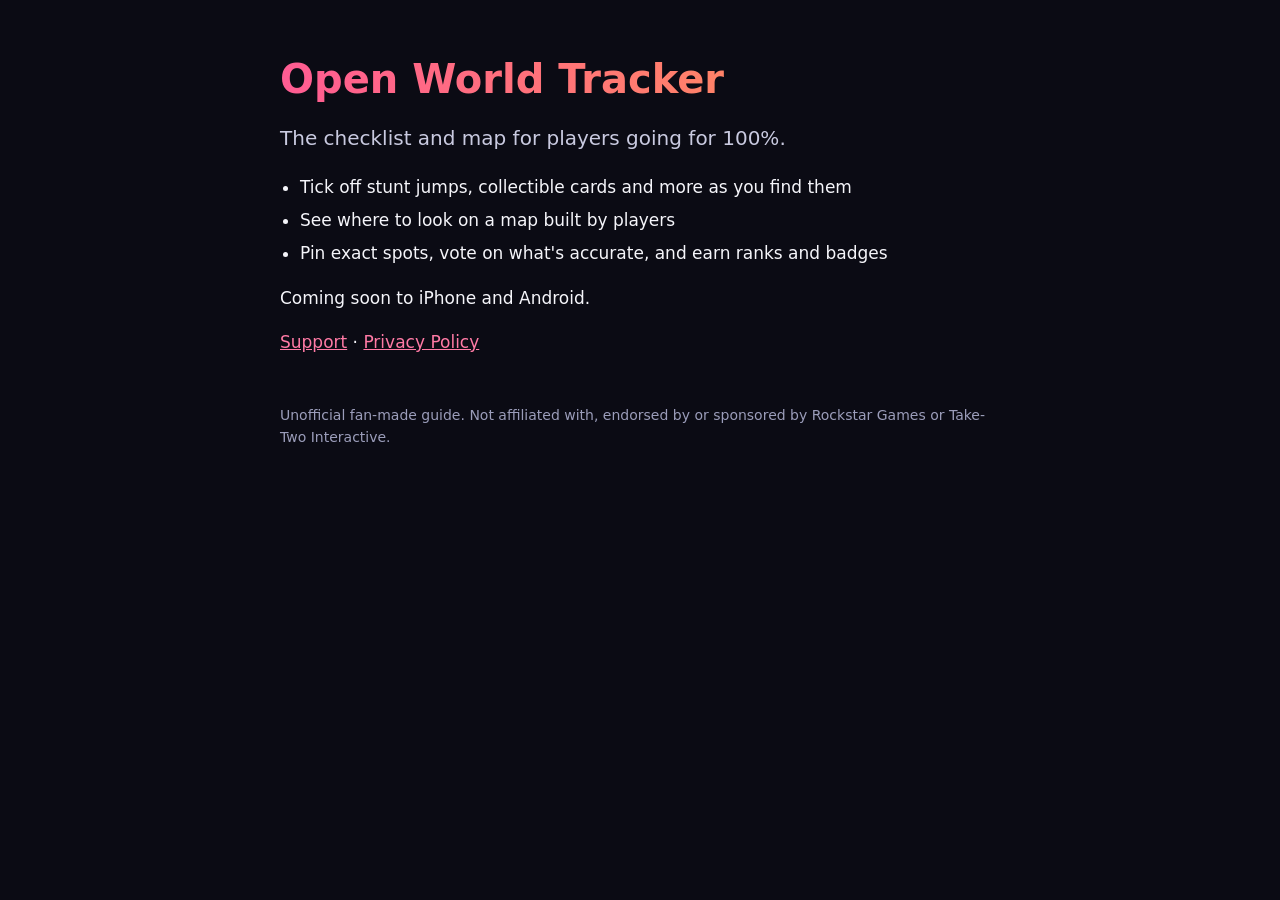
==== index.html @ c43edb52 "Add landing, privacy and support pages Co-Authored-By: Claude Fable 5.2 <noreply@anthropic.com> Clau" ====
<!doctype html>
<html lang="en">
<head>
<meta charset="utf-8">
<meta name="viewport" content="width=device-width, initial-scale=1">
<title>Open World Tracker – 100% Guide</title>
<meta name="description" content="Unofficial companion app: checklists, a player-built map and collectible locations.">
<style>
body{margin:0;font:17px/1.6 system-ui,sans-serif;color:#f5f5fa;background:#0b0b14}
main{max-width:720px;margin:0 auto;padding:56px 20px}
h1{font-size:40px;line-height:1.15;margin:0 0 12px;background:linear-gradient(90deg,#ff5c93,#ff9a4d);-webkit-background-clip:text;background-clip:text;color:transparent}
p.lead{font-size:20px;color:#c9cae0}
ul{padding-left:20px}li{margin:6px 0}
a{color:#ff7aa5}
footer{margin-top:48px;font-size:14px;color:#9b9dba}
</style>
</head>
<body>
<main>
<h1>Open World Tracker</h1>
<p class="lead">The checklist and map for players going for 100%.</p>
<ul>
<li>Tick off stunt jumps, collectible cards and more as you find them</li>
<li>See where to look on a map built by players</li>
<li>Pin exact spots, vote on what's accurate, and earn ranks and badges</li>
</ul>
<p>Coming soon to iPhone and Android.</p>
<p><a href="support.html">Support</a> · <a href="privacy.html">Privacy Policy</a></p>
<footer>Unofficial fan-made guide. Not affiliated with, endorsed by or sponsored by Rockstar Games or Take-Two Interactive.</footer>
</main>
</body>
</html>
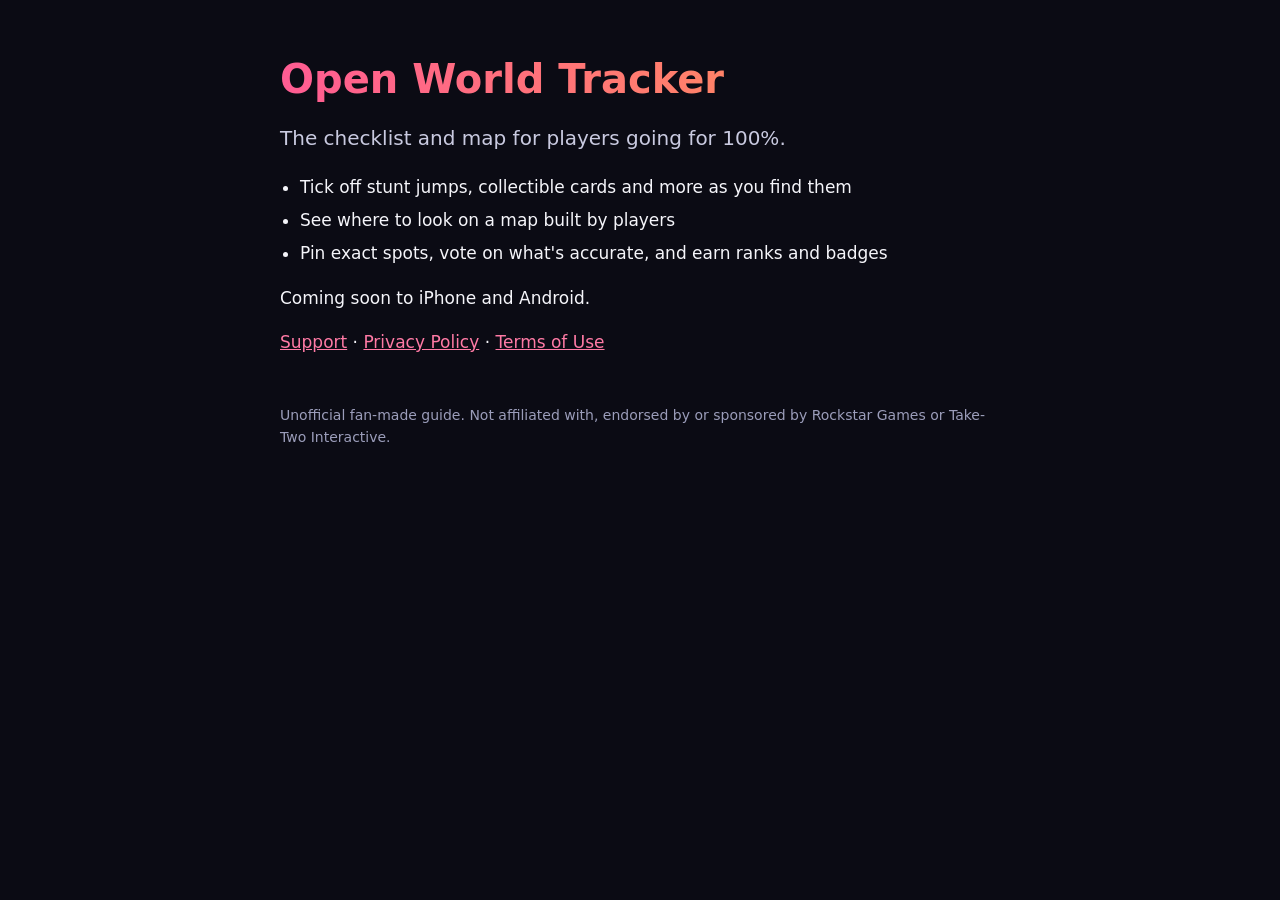
==== commit 5c21cd96: "Add terms of use and data deletion pages Co-Authored-By: Claude Fable 5.2 <noreply@anthropic.com> Cl" ====
--- a/index.html
+++ b/index.html
@@ -25,7 +25,7 @@
 <li>Pin exact spots, vote on what's accurate, and earn ranks and badges</li>
 </ul>
 <p>Coming soon to iPhone and Android.</p>
-<p><a href="support.html">Support</a> · <a href="privacy.html">Privacy Policy</a></p>
+<p><a href="support.html">Support</a> · <a href="privacy.html">Privacy Policy</a> · <a href="terms.html">Terms of Use</a></p>
 <footer>Unofficial fan-made guide. Not affiliated with, endorsed by or sponsored by Rockstar Games or Take-Two Interactive.</footer>
 </main>
 </body>
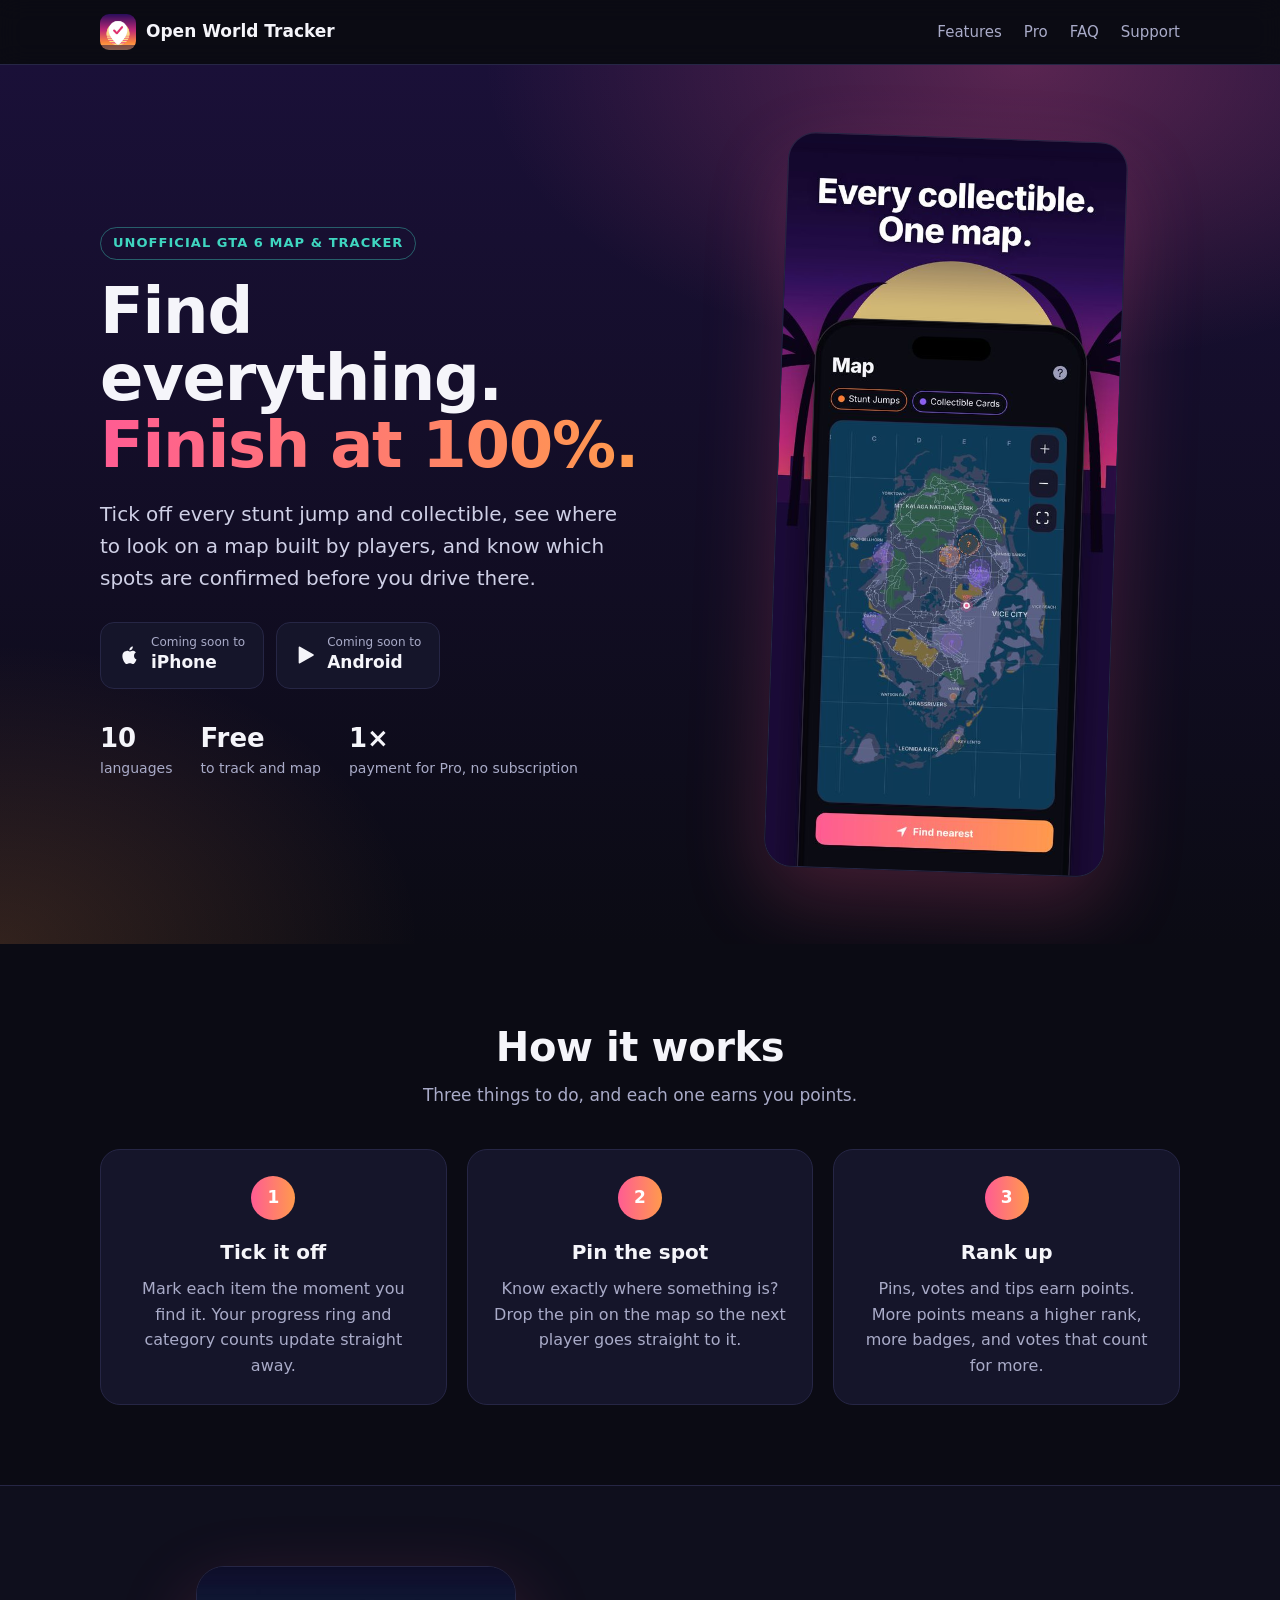
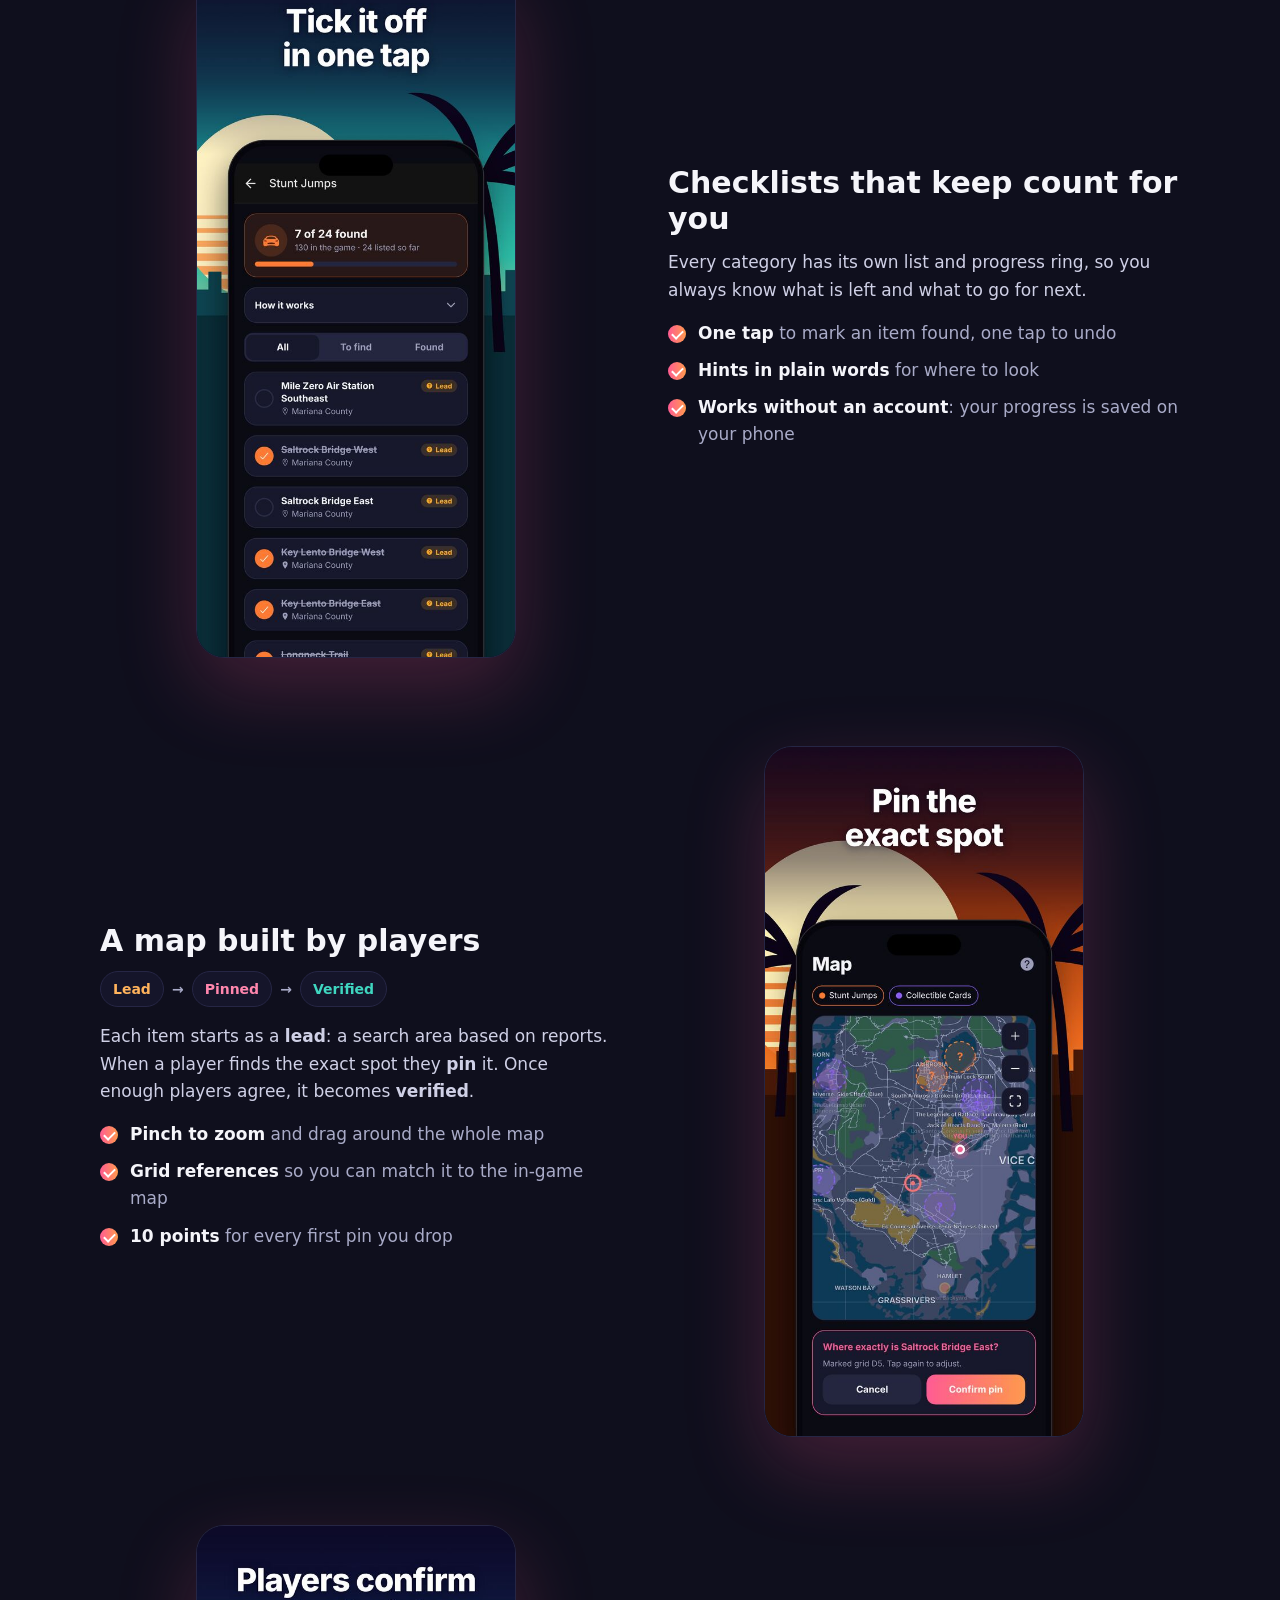
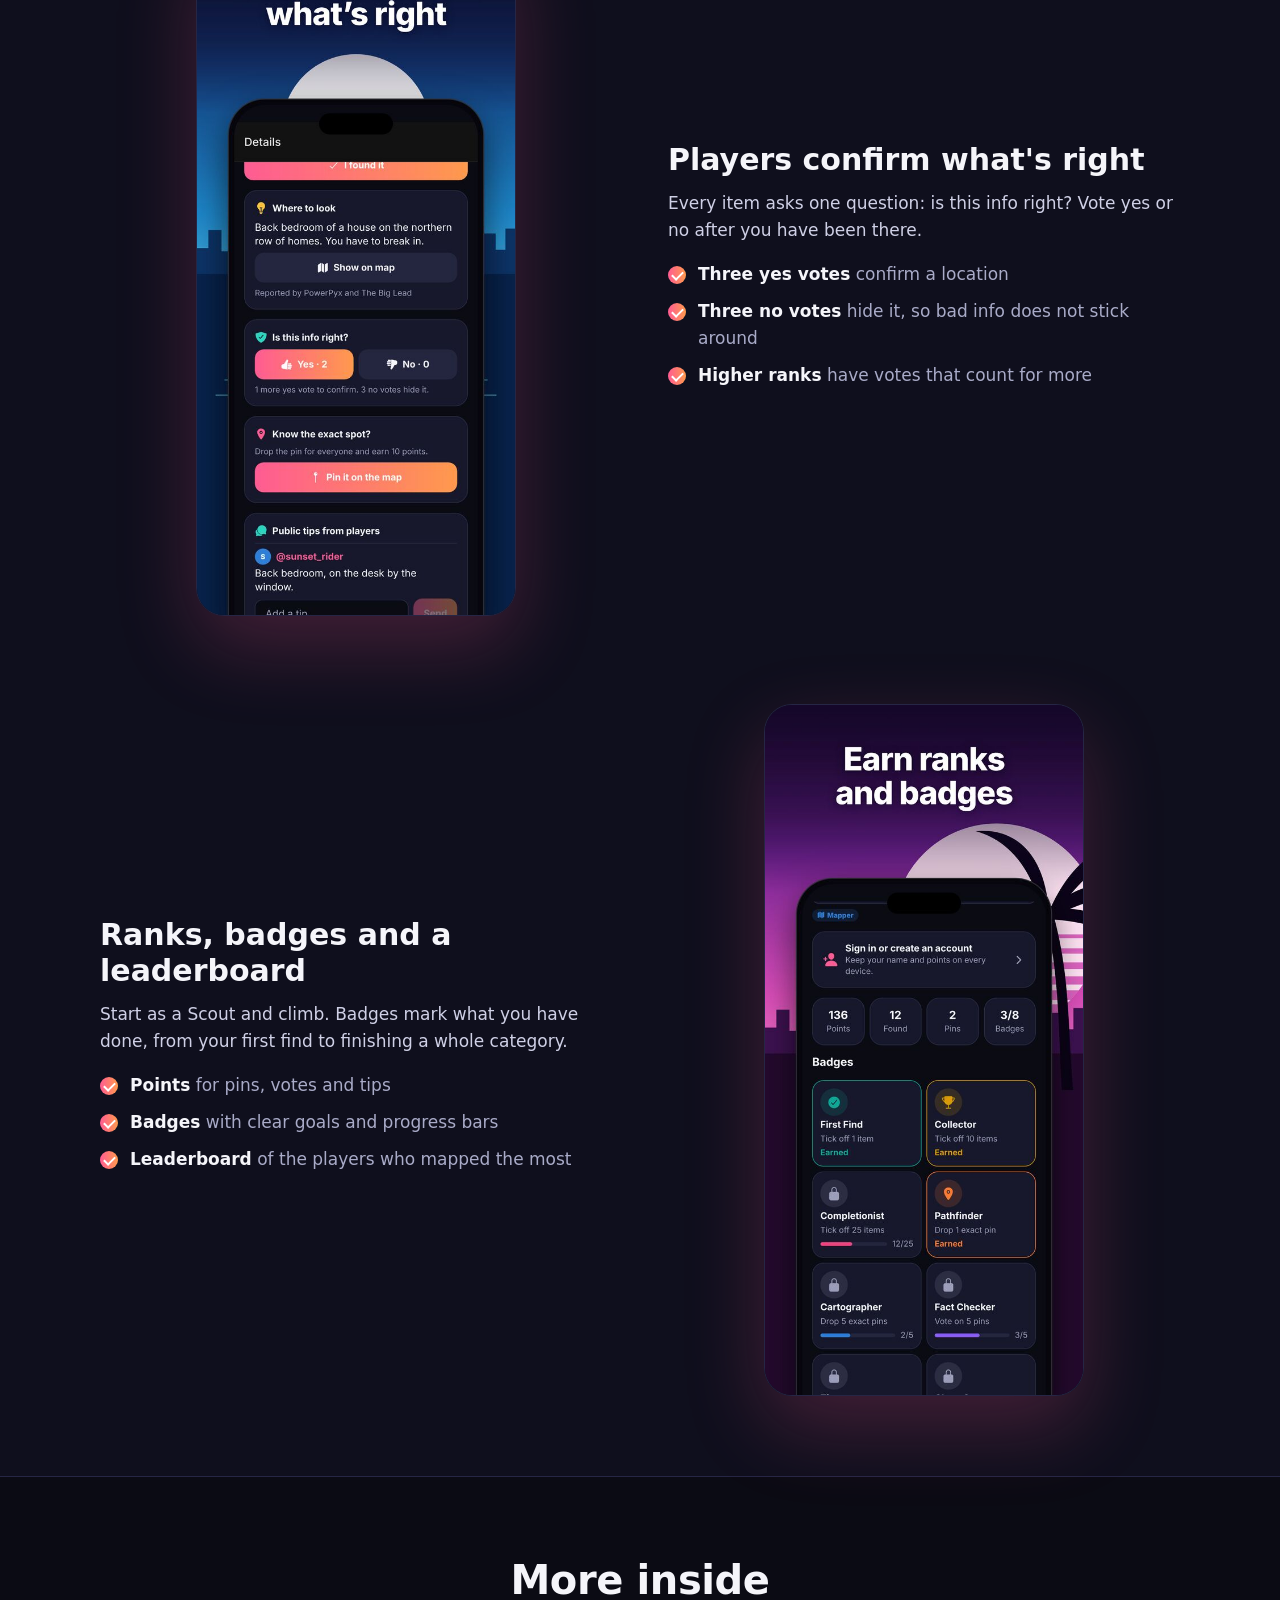
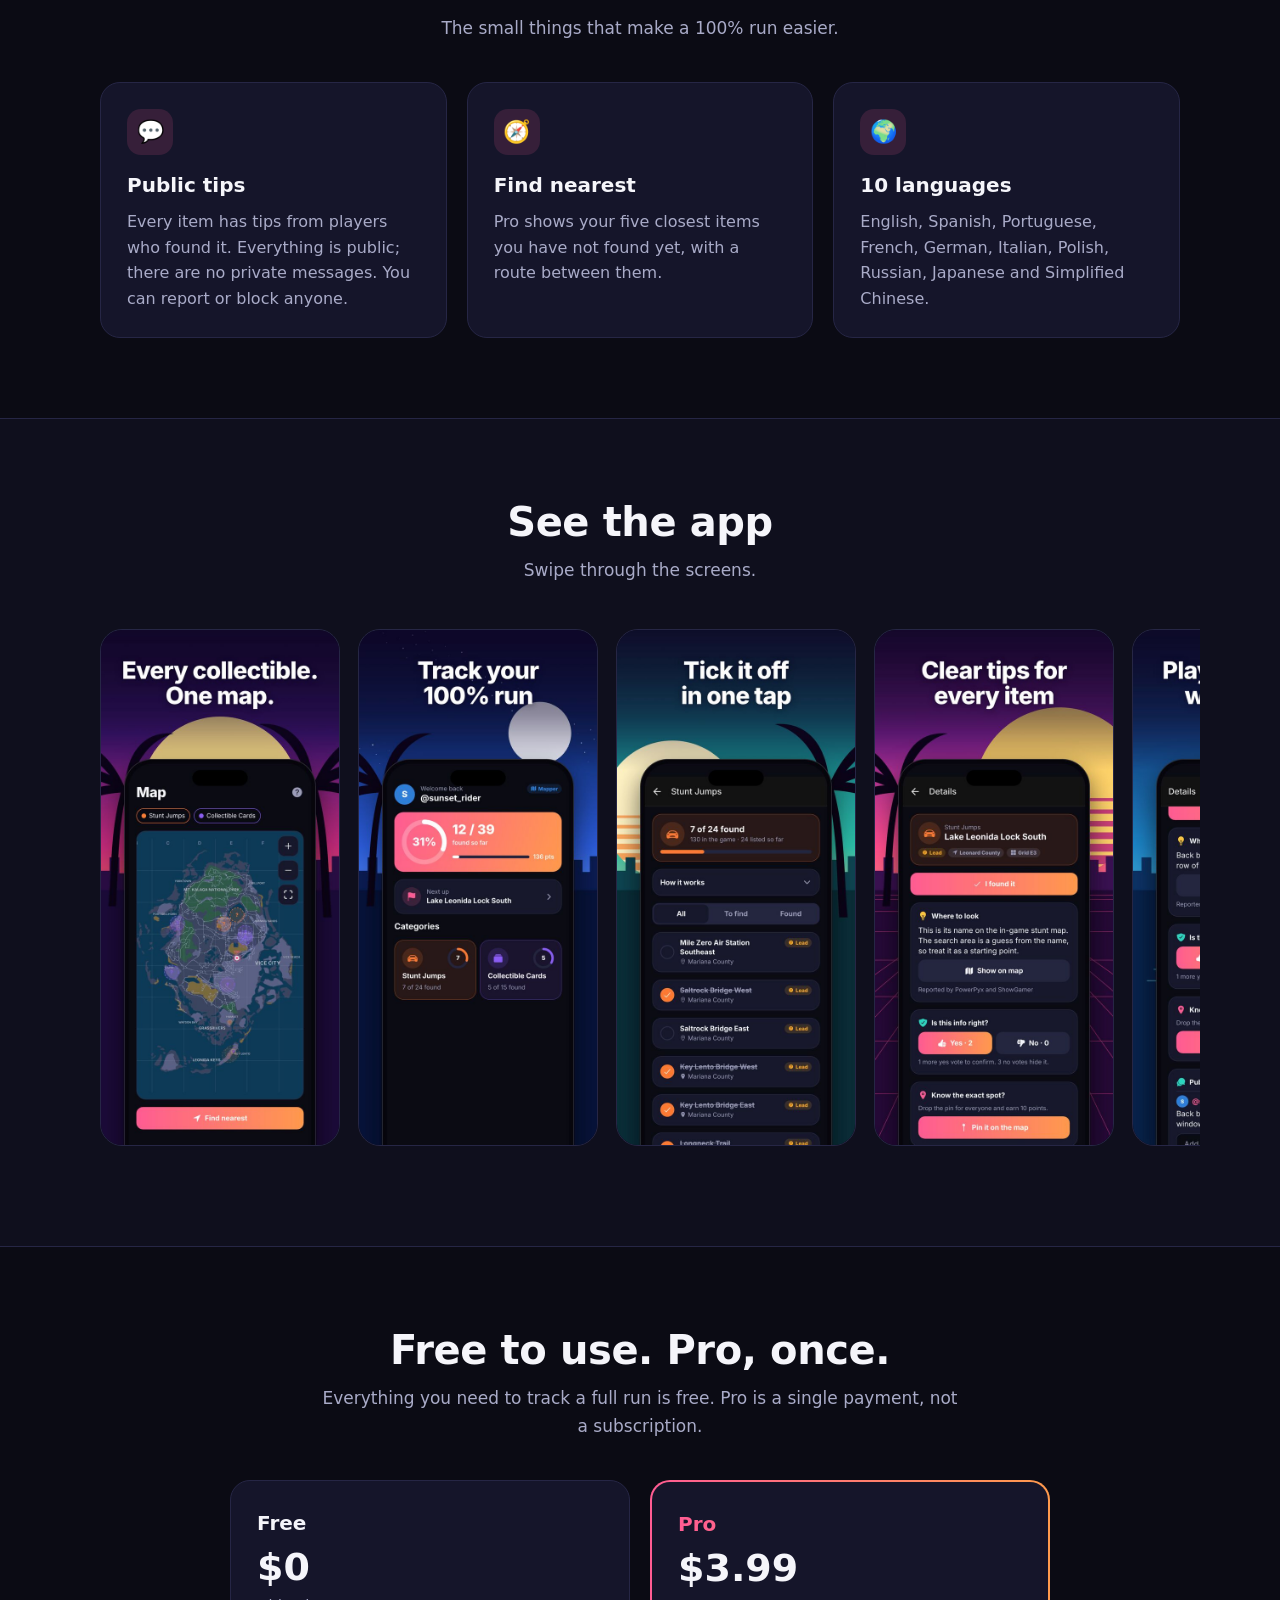
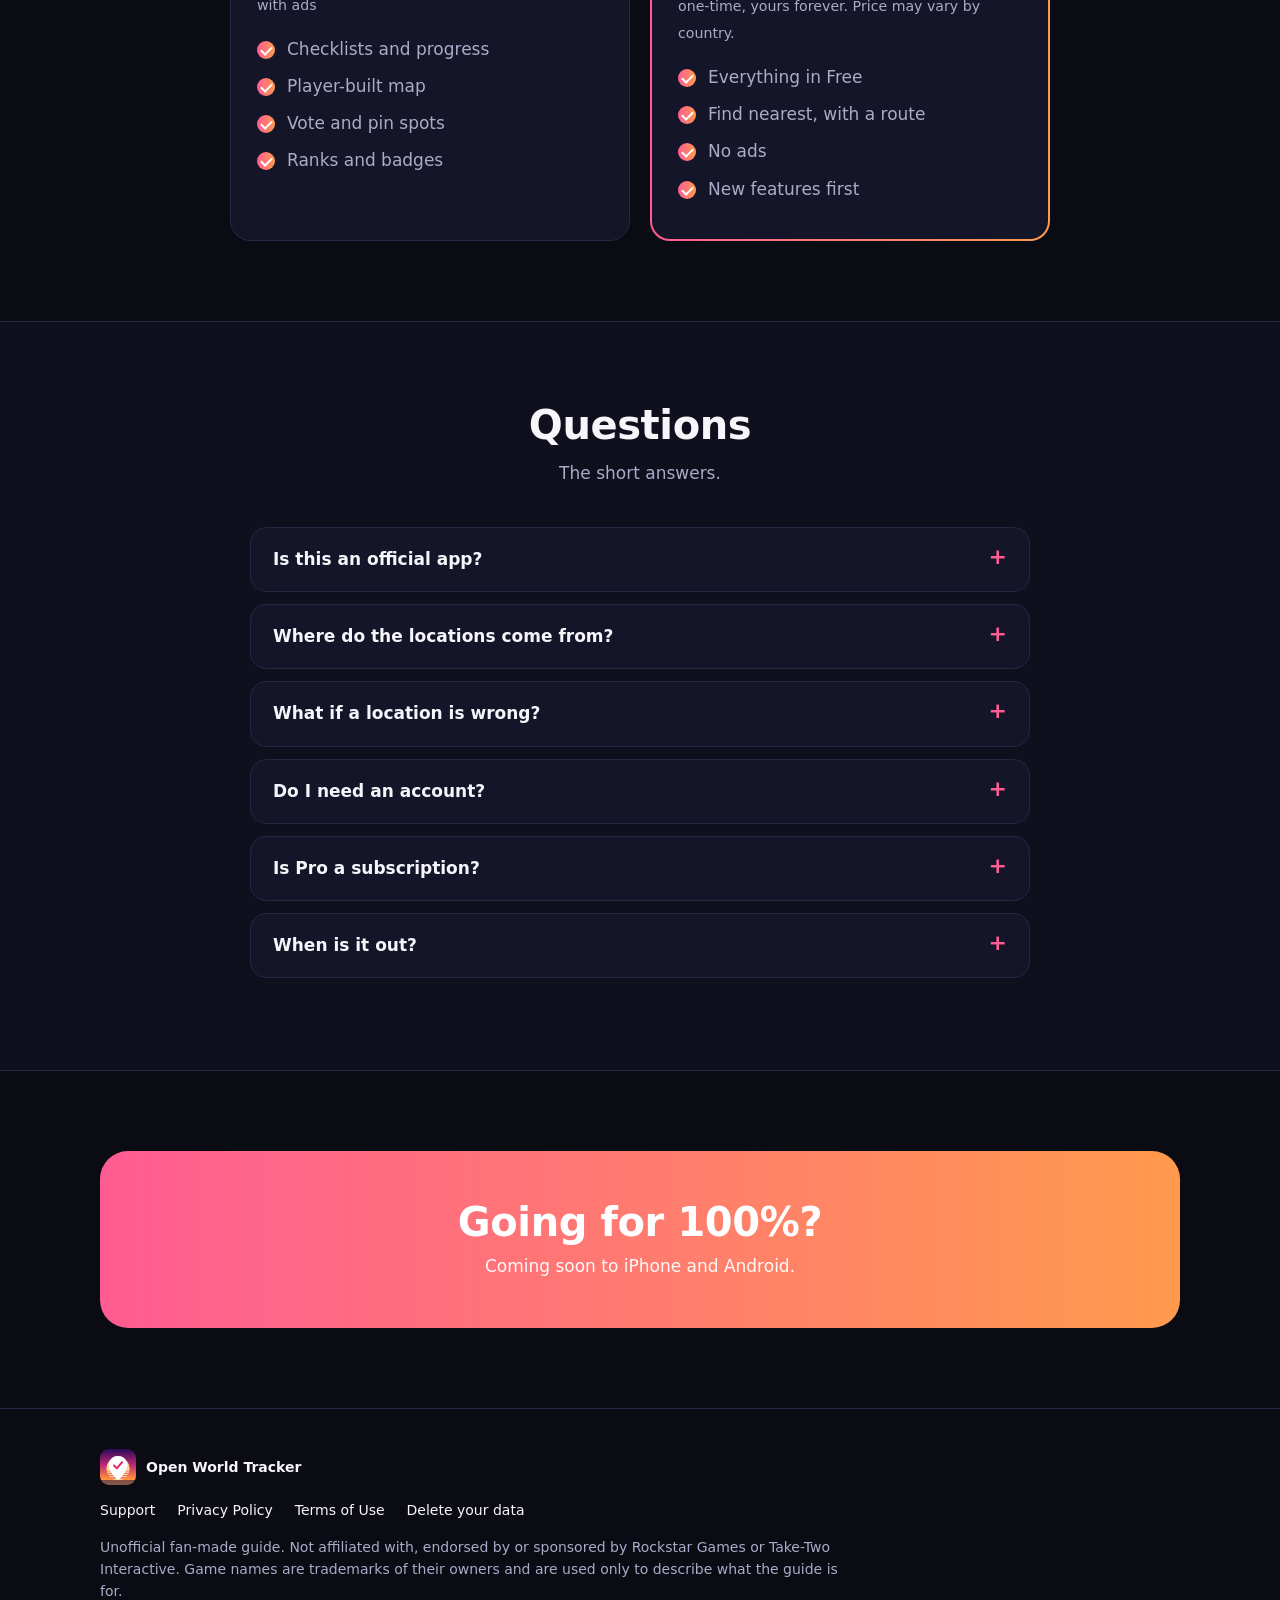
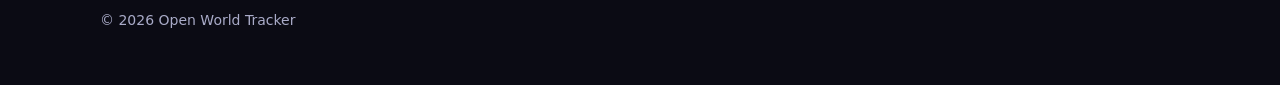
==== commit b1e2d006: "Redesign the site as a full landing page with screenshots Co-Authored-By: Claude Fable 5.2 <noreply@" ====
--- a/index.html
+++ b/index.html
@@ -4,29 +4,161 @@
 <meta charset="utf-8">
 <meta name="viewport" content="width=device-width, initial-scale=1">
 <title>Open World Tracker – 100% Guide</title>
-<meta name="description" content="Unofficial companion app: checklists, a player-built map and collectible locations.">
-<style>
-body{margin:0;font:17px/1.6 system-ui,sans-serif;color:#f5f5fa;background:#0b0b14}
-main{max-width:720px;margin:0 auto;padding:56px 20px}
-h1{font-size:40px;line-height:1.15;margin:0 0 12px;background:linear-gradient(90deg,#ff5c93,#ff9a4d);-webkit-background-clip:text;background-clip:text;color:transparent}
-p.lead{font-size:20px;color:#c9cae0}
-ul{padding-left:20px}li{margin:6px 0}
-a{color:#ff7aa5}
-footer{margin-top:48px;font-size:14px;color:#9b9dba}
-</style>
+<meta name="description" content="The unofficial GTA 6 map and tracker for players going for 100%. Checklists, a player-built map, accuracy voting, ranks and badges.">
+<meta property="og:title" content="Open World Tracker – 100% Guide">
+<meta property="og:description" content="Checklists and a player-built map for players going for 100%.">
+<meta property="og:image" content="https://openworldtracking.com/img/01-map.jpg">
+<link rel="icon" href="favicon.png">
+<link rel="stylesheet" href="style.css">
 </head>
 <body>
-<main>
-<h1>Open World Tracker</h1>
-<p class="lead">The checklist and map for players going for 100%.</p>
-<ul>
-<li>Tick off stunt jumps, collectible cards and more as you find them</li>
-<li>See where to look on a map built by players</li>
-<li>Pin exact spots, vote on what's accurate, and earn ranks and badges</li>
+<header class="top"><div class="wrap">
+<a class="brand" href="index.html"><img src="img/icon.png" alt="" width="36" height="36">Open World Tracker</a>
+<nav class="nav"><a class="hide" href="#features">Features</a><a class="hide" href="#pro">Pro</a><a class="hide" href="#faq">FAQ</a><a href="support.html">Support</a></nav>
+</div></header>
+
+<div class="hero"><div class="wrap">
+<div>
+<span class="eyebrow">Unofficial GTA 6 map &amp; tracker</span>
+<h1>Find everything.<br><span class="grad">Finish at 100%.</span></h1>
+<p class="lead">Tick off every stunt jump and collectible, see where to look on a map built by players, and know which spots are confirmed before you drive there.</p>
+<div class="badges">
+<div class="soon"><svg viewBox="0 0 24 24" aria-hidden="true"><path d="M16.4 12.7c0-2.3 1.9-3.4 2-3.5-1.1-1.6-2.8-1.8-3.4-1.8-1.4-.1-2.8.9-3.5.9s-1.900-.900-3.100-.800c-1.600 0-3.100.900-3.900 2.400-1.700 2.900-.4 7.200 1.200 9.600.8 1.200 1.700 2.500 3 2.400 1.200 0 1.700-.8 3.100-.8s1.900.8 3.100.8c1.300 0 2.100-1.200 2.900-2.400.9-1.300 1.300-2.700 1.300-2.700s-2.700-1-2.700-4.100zM14.100 5.600c.600-.800 1.100-1.900 1-3-1 0-2.100.600-2.800 1.400-.600.700-1.200 1.800-1 2.900 1.100.100 2.200-.500 2.800-1.300z"/></svg><div><small>Coming soon to</small>iPhone</div></div>
+<div class="soon"><svg viewBox="0 0 24 24" aria-hidden="true"><path d="M4 3.500v17c0 .600.600 1 1.100.700L20 12.900c.700-.400.700-1.400 0-1.800L5.100 2.800C4.600 2.500 4 2.900 4 3.500z"/></svg><div><small>Coming soon to</small>Android</div></div>
+</div>
+<div class="stats">
+<div><b>10</b><span>languages</span></div>
+<div><b>Free</b><span>to track and map</span></div>
+<div><b>1&times;</b><span>payment for Pro, no subscription</span></div>
+</div>
+</div>
+<div class="shot"><img src="img/01-map.jpg" alt="The app's map showing collectible areas across the game world" width="560" height="1214"></div>
+</div></div>
+
+<section id="how"><div class="wrap center">
+<h2>How it works</h2>
+<p class="sub">Three things to do, and each one earns you points.</p>
+<div class="steps">
+<div class="card"><div class="num">1</div><h3>Tick it off</h3><p>Mark each item the moment you find it. Your progress ring and category counts update straight away.</p></div>
+<div class="card"><div class="num">2</div><h3>Pin the spot</h3><p>Know exactly where something is? Drop the pin on the map so the next player goes straight to it.</p></div>
+<div class="card"><div class="num">3</div><h3>Rank up</h3><p>Pins, votes and tips earn points. More points means a higher rank, more badges, and votes that count for more.</p></div>
+</div>
+</div></section>
+
+<section class="alt" id="features"><div class="wrap">
+
+<div class="feature">
+<div class="shot"><img loading="lazy" src="img/03-checklist.jpg" alt="Checklist of stunt jumps with progress" width="560" height="1214"></div>
+<div>
+<h3>Checklists that keep count for you</h3>
+<p>Every category has its own list and progress ring, so you always know what is left and what to go for next.</p>
+<ul class="ticks">
+<li><b>One tap</b> to mark an item found, one tap to undo</li>
+<li><b>Hints in plain words</b> for where to look</li>
+<li><b>Works without an account</b>: your progress is saved on your phone</li>
 </ul>
+</div>
+</div>
+
+<div class="feature flip">
+<div class="shot"><img loading="lazy" src="img/06-pin.jpg" alt="Dropping a pin on the map" width="560" height="1214"></div>
+<div>
+<h3>A map built by players</h3>
+<div class="flow"><span class="l">Lead</span><i>&rarr;</i><span class="p">Pinned</span><i>&rarr;</i><span class="v">Verified</span></div>
+<p>Each item starts as a <b>lead</b>: a search area based on reports. When a player finds the exact spot they <b>pin</b> it. Once enough players agree, it becomes <b>verified</b>.</p>
+<ul class="ticks">
+<li><b>Pinch to zoom</b> and drag around the whole map</li>
+<li><b>Grid references</b> so you can match it to the in-game map</li>
+<li><b>10 points</b> for every first pin you drop</li>
+</ul>
+</div>
+</div>
+
+<div class="feature">
+<div class="shot"><img loading="lazy" src="img/05-vote.jpg" alt="Voting on whether a location is right" width="560" height="1214"></div>
+<div>
+<h3>Players confirm what's right</h3>
+<p>Every item asks one question: is this info right? Vote yes or no after you have been there.</p>
+<ul class="ticks">
+<li><b>Three yes votes</b> confirm a location</li>
+<li><b>Three no votes</b> hide it, so bad info does not stick around</li>
+<li><b>Higher ranks</b> have votes that count for more</li>
+</ul>
+</div>
+</div>
+
+<div class="feature flip">
+<div class="shot"><img loading="lazy" src="img/08-profile.jpg" alt="Profile with rank and badges" width="560" height="1214"></div>
+<div>
+<h3>Ranks, badges and a leaderboard</h3>
+<p>Start as a Scout and climb. Badges mark what you have done, from your first find to finishing a whole category.</p>
+<ul class="ticks">
+<li><b>Points</b> for pins, votes and tips</li>
+<li><b>Badges</b> with clear goals and progress bars</li>
+<li><b>Leaderboard</b> of the players who mapped the most</li>
+</ul>
+</div>
+</div>
+
+</div></section>
+
+<section><div class="wrap center">
+<h2>More inside</h2>
+<p class="sub">The small things that make a 100% run easier.</p>
+<div class="grid3" style="text-align:left">
+<div class="card"><div class="ico">💬</div><h3>Public tips</h3><p>Every item has tips from players who found it. Everything is public; there are no private messages. You can report or block anyone.</p></div>
+<div class="card"><div class="ico">🧭</div><h3>Find nearest</h3><p>Pro shows your five closest items you have not found yet, with a route between them.</p></div>
+<div class="card"><div class="ico">🌍</div><h3>10 languages</h3><p>English, Spanish, Portuguese, French, German, Italian, Polish, Russian, Japanese and Simplified Chinese.</p></div>
+</div>
+</div></section>
+
+<section class="alt"><div class="center wrap"><h2>See the app</h2><p class="sub">Swipe through the screens.</p></div>
+<div class="wrap" style="padding:0"><div class="gallery">
+<img loading="lazy" src="img/01-map.jpg" alt="Map" width="560" height="1214">
+<img loading="lazy" src="img/02-home.jpg" alt="Home screen with progress" width="560" height="1214">
+<img loading="lazy" src="img/03-checklist.jpg" alt="Checklist" width="560" height="1214">
+<img loading="lazy" src="img/04-item.jpg" alt="Item details" width="560" height="1214">
+<img loading="lazy" src="img/05-vote.jpg" alt="Accuracy voting" width="560" height="1214">
+<img loading="lazy" src="img/06-pin.jpg" alt="Pinning a spot" width="560" height="1214">
+<img loading="lazy" src="img/07-nearest.jpg" alt="Find nearest" width="560" height="1214">
+<img loading="lazy" src="img/08-profile.jpg" alt="Profile and badges" width="560" height="1214">
+<img loading="lazy" src="img/09-language.jpg" alt="Language choice" width="560" height="1214">
+<img loading="lazy" src="img/10-pro.jpg" alt="Pro upgrade" width="560" height="1214">
+</div></div></section>
+
+<section id="pro"><div class="wrap center">
+<h2>Free to use. Pro, once.</h2>
+<p class="sub">Everything you need to track a full run is free. Pro is a single payment, not a subscription.</p>
+<div class="plans">
+<div class="card plan"><h3>Free</h3><div class="price">$0</div><small>with ads</small>
+<ul class="ticks"><li>Checklists and progress</li><li>Player-built map</li><li>Vote and pin spots</li><li>Ranks and badges</li></ul></div>
+<div class="card plan pro"><h3 class="grad">Pro</h3><div class="price">$3.99</div><small>one-time, yours forever. Price may vary by country.</small>
+<ul class="ticks"><li>Everything in Free</li><li>Find nearest, with a route</li><li>No ads</li><li>New features first</li></ul></div>
+</div>
+</div></section>
+
+<section class="alt" id="faq"><div class="wrap">
+<div class="center"><h2>Questions</h2><p class="sub">The short answers.</p></div>
+<div class="faq">
+<details><summary>Is this an official app?</summary><p>No. Open World Tracker is an unofficial guide made by fans. It is not affiliated with, endorsed by or sponsored by Rockstar Games or Take-Two Interactive.</p></details>
+<details><summary>Where do the locations come from?</summary><p>Each item starts from published reports that agree with each other, written up in our own words. Players then pin the exact spot and vote on whether it is right.</p></details>
+<details><summary>What if a location is wrong?</summary><p>Open the item and vote "No" under "Is this info right?". Three "No" votes hide it.</p></details>
+<details><summary>Do I need an account?</summary><p>Not to track your progress. You need an account to vote, drop pins and post, because those are shared with other players.</p></details>
+<details><summary>Is Pro a subscription?</summary><p>No. It is one payment. If you change phones, use "Restore purchase" on the Pro screen.</p></details>
+<details><summary>When is it out?</summary><p>It is coming soon to iPhone, with Android to follow.</p></details>
+</div>
+</div></section>
+
+<section><div class="wrap"><div class="cta">
+<h2>Going for 100%?</h2>
 <p>Coming soon to iPhone and Android.</p>
-<p><a href="support.html">Support</a> · <a href="privacy.html">Privacy Policy</a> · <a href="terms.html">Terms of Use</a></p>
-<footer>Unofficial fan-made guide. Not affiliated with, endorsed by or sponsored by Rockstar Games or Take-Two Interactive.</footer>
-</main>
+</div></div></section>
+
+<footer><div class="wrap">
+<a class="brand" href="index.html"><img src="img/icon.png" alt="" width="36" height="36">Open World Tracker</a>
+<div class="links"><a href="support.html">Support</a><a href="privacy.html">Privacy Policy</a><a href="terms.html">Terms of Use</a><a href="delete-data.html">Delete your data</a></div>
+<p>Unofficial fan-made guide. Not affiliated with, endorsed by or sponsored by Rockstar Games or Take-Two Interactive. Game names are trademarks of their owners and are used only to describe what the guide is for.</p>
+<p>&copy; 2026 Open World Tracker</p>
+</div></footer>
 </body>
 </html>
--- a/style.css
+++ b/style.css
@@ -0,0 +1,112 @@
+:root{--bg:#0b0b14;--card:#15152a;--line:#262645;--text:#f5f5fa;--muted:#a9abc8;--pink:#ff5c93;--orange:#ff9a4d;--teal:#3fd6c0;--grad:linear-gradient(90deg,#ff5c93,#ff9a4d)}
+*{box-sizing:border-box}
+html{scroll-behavior:smooth}
+body{margin:0;font:17px/1.6 system-ui,-apple-system,"Segoe UI",Roboto,sans-serif;color:var(--text);background:var(--bg);-webkit-font-smoothing:antialiased}
+img{max-width:100%;height:auto;display:block}
+a{color:#ff86ad}
+.wrap{max-width:1120px;margin:0 auto;padding:0 20px}
+.grad{background:var(--grad);-webkit-background-clip:text;background-clip:text;color:transparent}
+
+/* header */
+.top{position:sticky;top:0;z-index:10;background:rgba(11,11,20,.82);backdrop-filter:blur(12px);-webkit-backdrop-filter:blur(12px);border-bottom:1px solid var(--line)}
+.top .wrap{display:flex;align-items:center;justify-content:space-between;height:64px;gap:16px}
+.brand{display:flex;align-items:center;gap:10px;font-weight:800;color:var(--text);text-decoration:none;white-space:nowrap}
+.brand img{width:36px;height:36px;border-radius:9px}
+.nav{display:flex;gap:22px;font-size:15px}
+.nav a{color:var(--muted);text-decoration:none}
+.nav a:hover{color:var(--text)}
+
+/* hero */
+.hero{position:relative;overflow:hidden;background:radial-gradient(900px 500px at 80% 0,rgba(255,92,147,.28),transparent 60%),radial-gradient(700px 500px at 0 100%,rgba(255,154,77,.16),transparent 60%),linear-gradient(180deg,#1a1038,#0b0b14)}
+.hero .wrap{display:grid;grid-template-columns:1.1fr .9fr;gap:40px;align-items:center;padding-top:72px;padding-bottom:72px}
+.eyebrow{display:inline-block;font-size:13px;font-weight:700;letter-spacing:.08em;text-transform:uppercase;color:var(--teal);border:1px solid rgba(63,214,192,.4);border-radius:999px;padding:5px 12px;margin-bottom:18px}
+h1{font-size:clamp(38px,6vw,64px);line-height:1.05;margin:0 0 18px;letter-spacing:-.02em}
+.lead{font-size:20px;color:#cfd0e6;max-width:520px;margin:0 0 28px}
+.badges{display:flex;flex-wrap:wrap;gap:12px}
+.soon{display:flex;align-items:center;gap:10px;padding:12px 18px;border-radius:14px;background:var(--card);border:1px solid var(--line);font-weight:700}
+.soon small{display:block;font-size:12px;font-weight:500;color:var(--muted);line-height:1.2}
+.soon svg{width:22px;height:22px;fill:var(--text)}
+.stats{display:flex;gap:28px;margin-top:34px;flex-wrap:wrap}
+.stats b{display:block;font-size:26px;line-height:1.2}
+.stats span{font-size:14px;color:var(--muted)}
+.shot{border-radius:28px;overflow:hidden;border:1px solid var(--line);box-shadow:0 30px 80px rgba(255,92,147,.22)}
+.hero .shot{max-width:340px;margin:0 auto;transform:rotate(2deg)}
+
+/* sections */
+section{padding:80px 0}
+section.alt{background:#0f0f1d;border-top:1px solid var(--line);border-bottom:1px solid var(--line)}
+h2{font-size:clamp(28px,4vw,40px);line-height:1.15;margin:0 0 12px;letter-spacing:-.01em}
+.sub{color:var(--muted);max-width:640px;margin:0 0 40px}
+.center{text-align:center}.center .sub{margin-left:auto;margin-right:auto}
+.steps{display:grid;grid-template-columns:repeat(3,1fr);gap:20px}
+.card{background:var(--card);border:1px solid var(--line);border-radius:20px;padding:26px}
+.card h3{margin:0 0 8px;font-size:20px}
+.card p{margin:0;color:var(--muted);font-size:16px}
+.num{margin-left:auto;margin-right:auto;width:44px;height:44px;border-radius:50%;background:var(--grad);display:grid;place-items:center;font-weight:800;color:#fff;margin-bottom:16px}
+.feature{display:grid;grid-template-columns:1fr 1fr;gap:56px;align-items:center;margin-bottom:88px}
+.feature:last-child{margin-bottom:0}
+.feature.flip .shot{order:2}
+.feature .shot{max-width:320px;margin:0 auto}
+.feature h3{font-size:30px;line-height:1.2;margin:0 0 12px}
+.feature p{color:#cfd0e6;margin:0 0 16px}
+.ticks{list-style:none;padding:0;margin:0}
+.ticks li{position:relative;padding-left:30px;margin:10px 0;color:var(--muted)}
+.ticks li::before{content:"";position:absolute;left:0;top:5px;width:18px;height:18px;border-radius:50%;background:var(--grad)}
+.ticks li::after{content:"";position:absolute;left:6px;top:8px;width:5px;height:9px;border:solid #fff;border-width:0 2px 2px 0;transform:rotate(45deg)}
+.ticks b{color:var(--text)}
+.flow{display:flex;flex-wrap:wrap;gap:8px;align-items:center;margin:0 0 16px;font-size:14px;font-weight:700}
+.flow span{padding:6px 12px;border-radius:999px;border:1px solid var(--line);background:var(--card)}
+.flow .l{color:#ffb35c}.flow .p{color:#ff86ad}.flow .v{color:var(--teal)}
+.flow i{color:var(--muted);font-style:normal}
+.grid3{display:grid;grid-template-columns:repeat(3,1fr);gap:20px}
+.ico{width:46px;height:46px;border-radius:14px;display:grid;place-items:center;font-size:22px;margin-bottom:14px;background:rgba(255,92,147,.14)}
+
+/* gallery */
+.gallery{display:flex;gap:18px;overflow-x:auto;padding:4px 20px 20px;scroll-snap-type:x mandatory;-webkit-overflow-scrolling:touch}
+.gallery img{flex:0 0 auto;width:240px;border-radius:22px;border:1px solid var(--line);scroll-snap-align:center}
+
+/* pricing */
+.plans{display:grid;grid-template-columns:1fr 1fr;gap:20px;max-width:820px;margin:0 auto}
+.plan{text-align:left}
+.plan.pro{border-color:transparent;background:linear-gradient(var(--card),var(--card)) padding-box,var(--grad) border-box;border:2px solid transparent}
+.price{font-size:38px;font-weight:800;line-height:1.1;margin:6px 0 2px}
+.plan small{color:var(--muted)}
+.plan .ticks{margin-top:18px}
+
+/* faq */
+.faq{max-width:780px;margin:0 auto}
+details{background:var(--card);border:1px solid var(--line);border-radius:16px;padding:0 22px;margin-bottom:12px}
+summary{cursor:pointer;font-weight:700;padding:18px 0;list-style:none;display:flex;justify-content:space-between;gap:16px}
+summary::-webkit-details-marker{display:none}
+summary::after{content:"+";color:var(--pink);font-size:22px;line-height:1}
+details[open] summary::after{content:"–"}
+details p{margin:0 0 18px;color:var(--muted)}
+
+.cta{background:var(--grad);border-radius:28px;padding:48px 28px;text-align:center;color:#fff}
+.cta h2{margin-bottom:8px}.cta p{margin:0;opacity:.95}
+
+/* footer */
+footer{border-top:1px solid var(--line);padding:40px 0 48px;color:var(--muted);font-size:14px}
+footer .links{display:flex;flex-wrap:wrap;gap:8px 22px;margin:14px 0}
+footer .links a{color:var(--text);text-decoration:none}
+footer .links a:hover{text-decoration:underline}
+footer p{margin:6px 0;max-width:760px}
+
+/* text pages */
+.doc{max-width:780px;margin:0 auto;padding:56px 20px 72px}
+.doc h1{font-size:clamp(32px,5vw,44px);background:var(--grad);-webkit-background-clip:text;background-clip:text;color:transparent}
+.doc h2{font-size:22px;margin:34px 0 8px}
+.doc p,.doc li{color:#d3d4e8}
+.doc .inner{background:var(--card);border:1px solid var(--line);border-radius:22px;padding:28px}
+
+@media (max-width:860px){
+.hero .wrap,.feature{grid-template-columns:1fr;gap:36px}
+.hero .wrap{padding-top:48px;padding-bottom:56px}
+.feature.flip .shot{order:0}
+.feature{margin-bottom:64px}
+.steps,.grid3,.plans{grid-template-columns:1fr}
+section{padding:56px 0}
+.nav a.hide{display:none}
+.nav{gap:16px}
+.hero .shot{max-width:280px}
+}
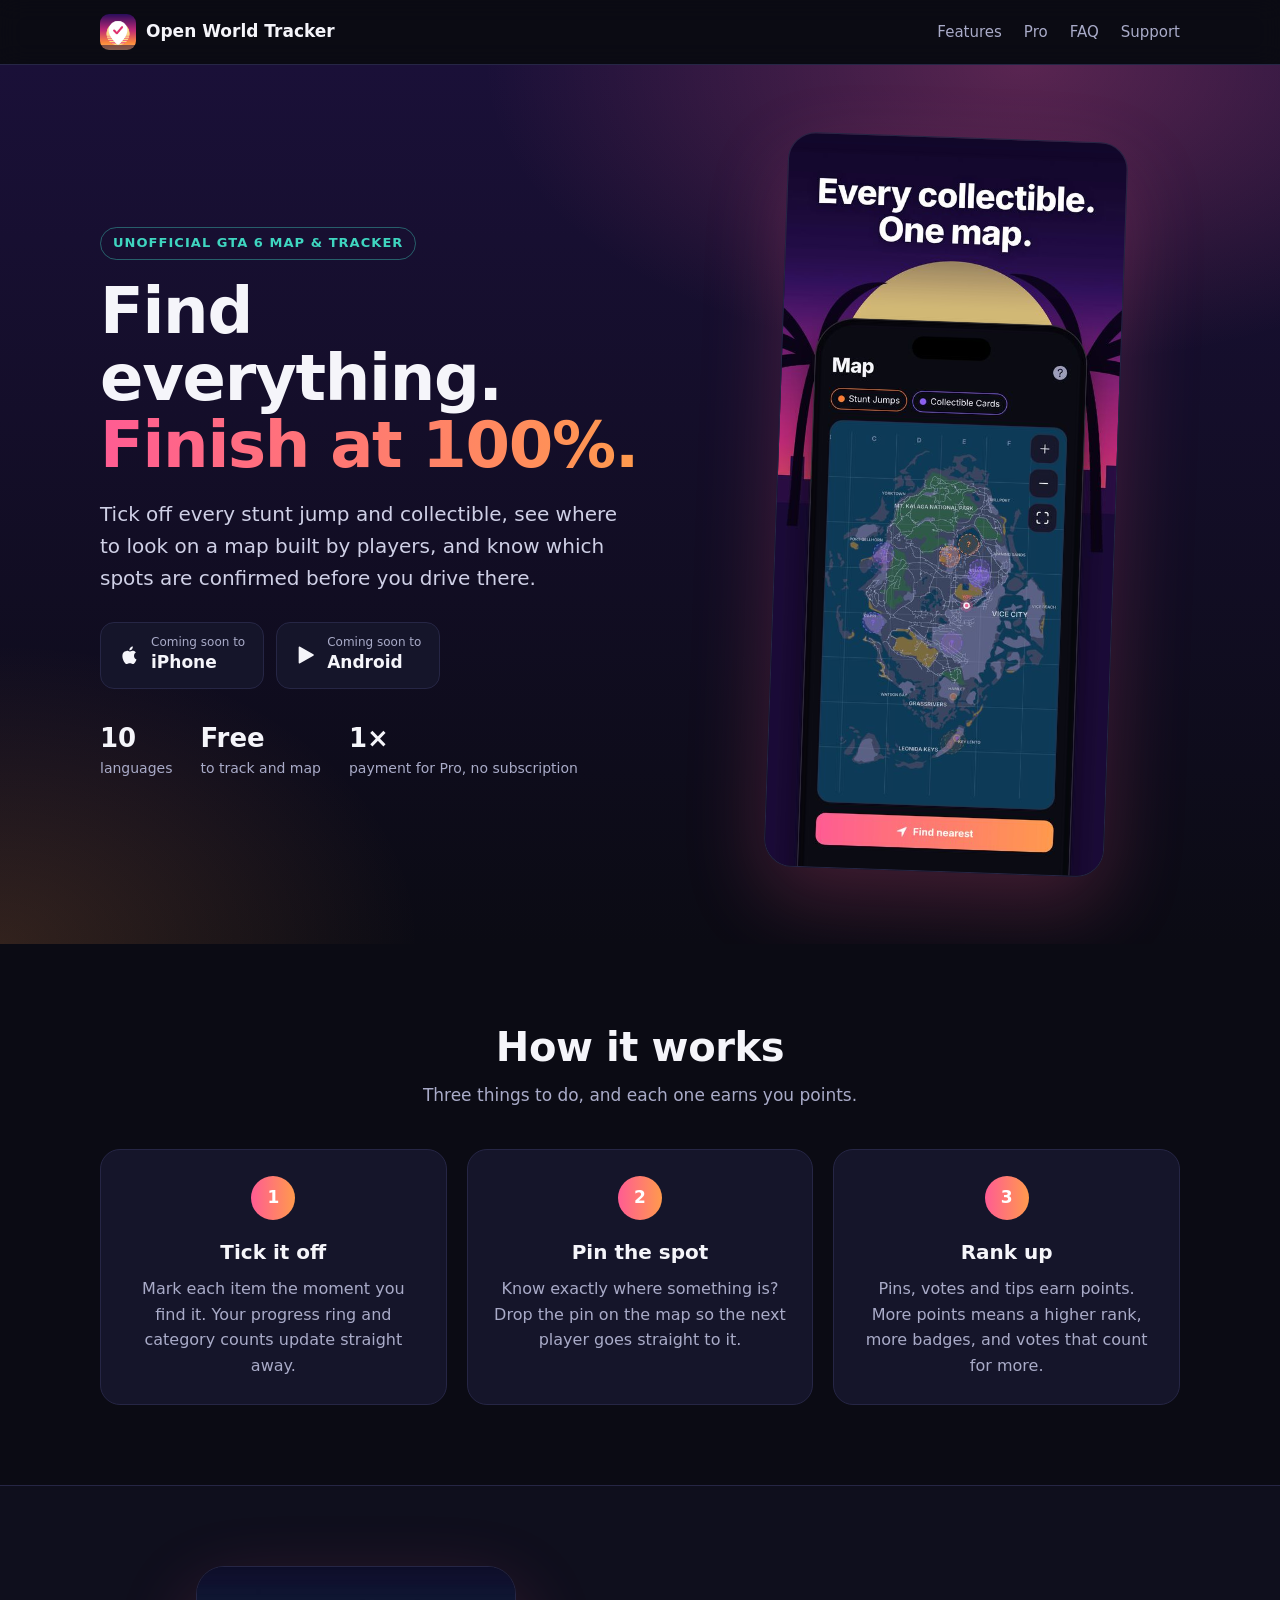
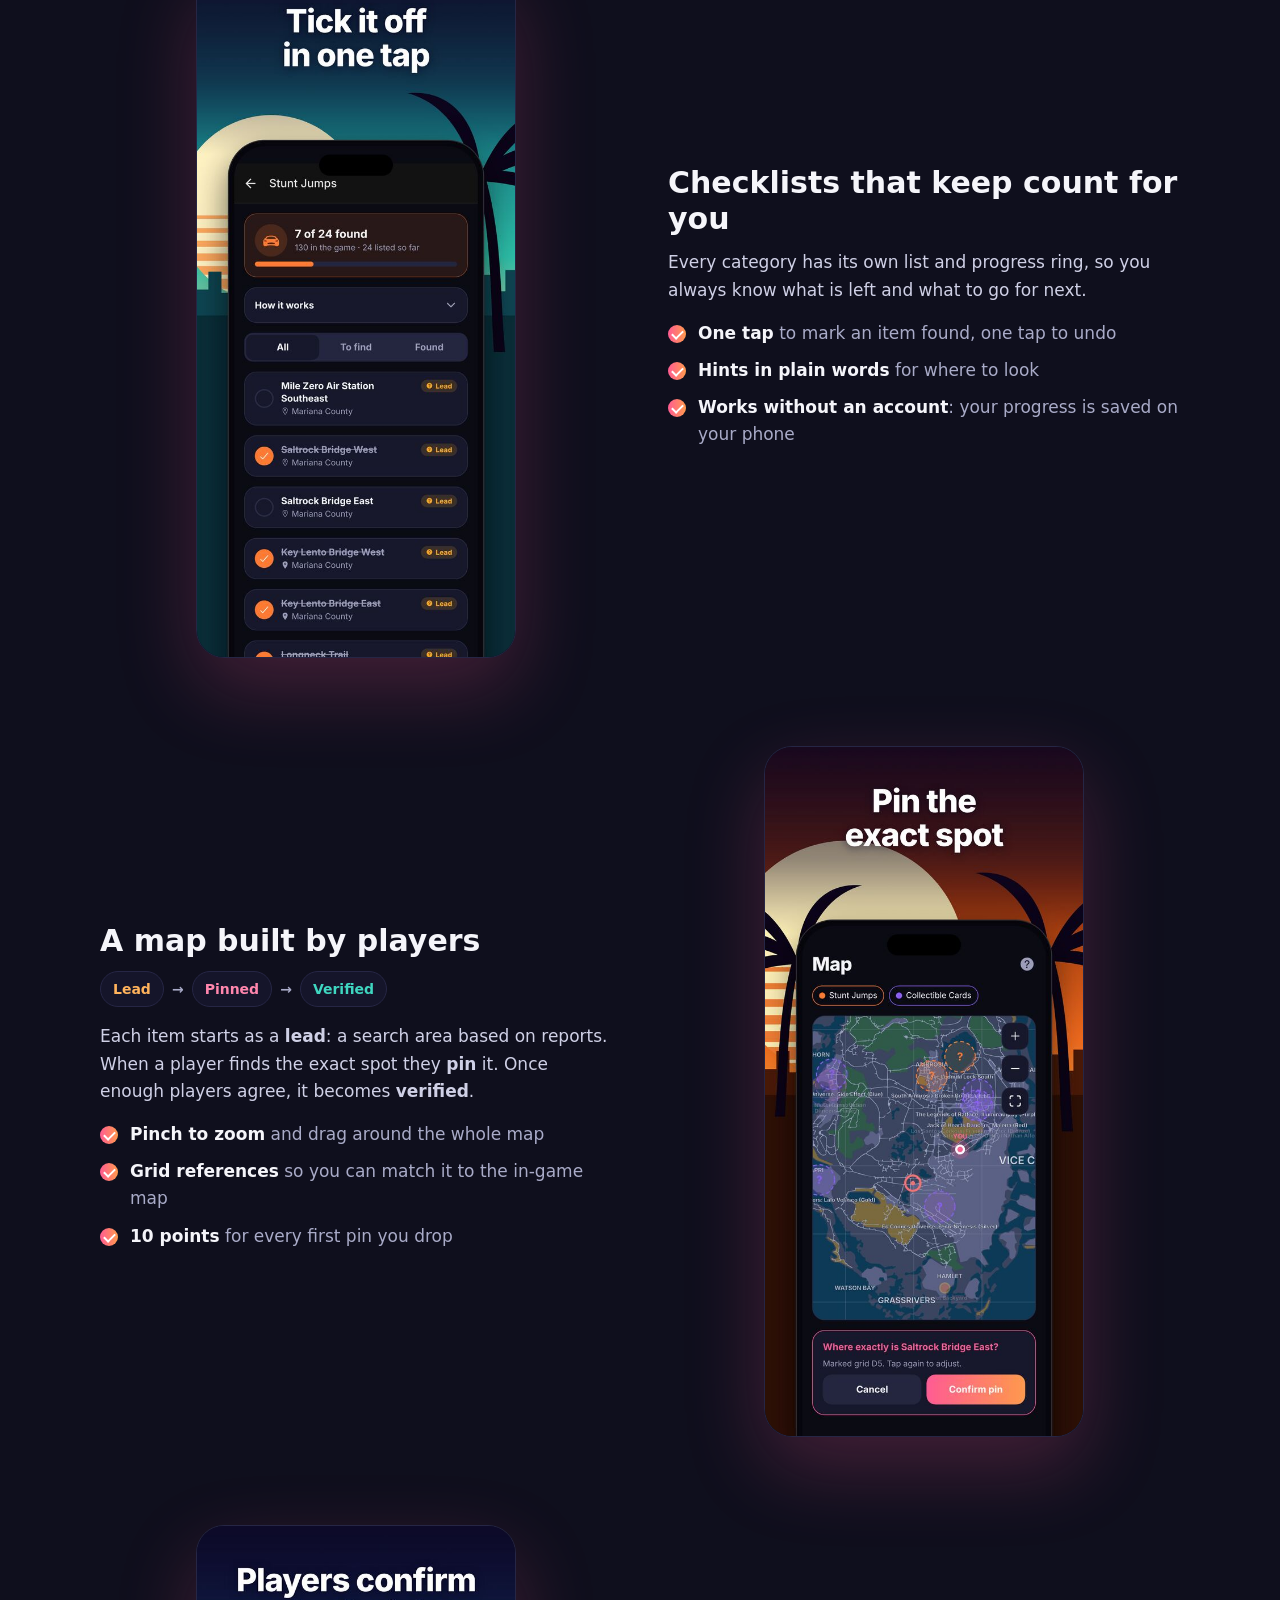
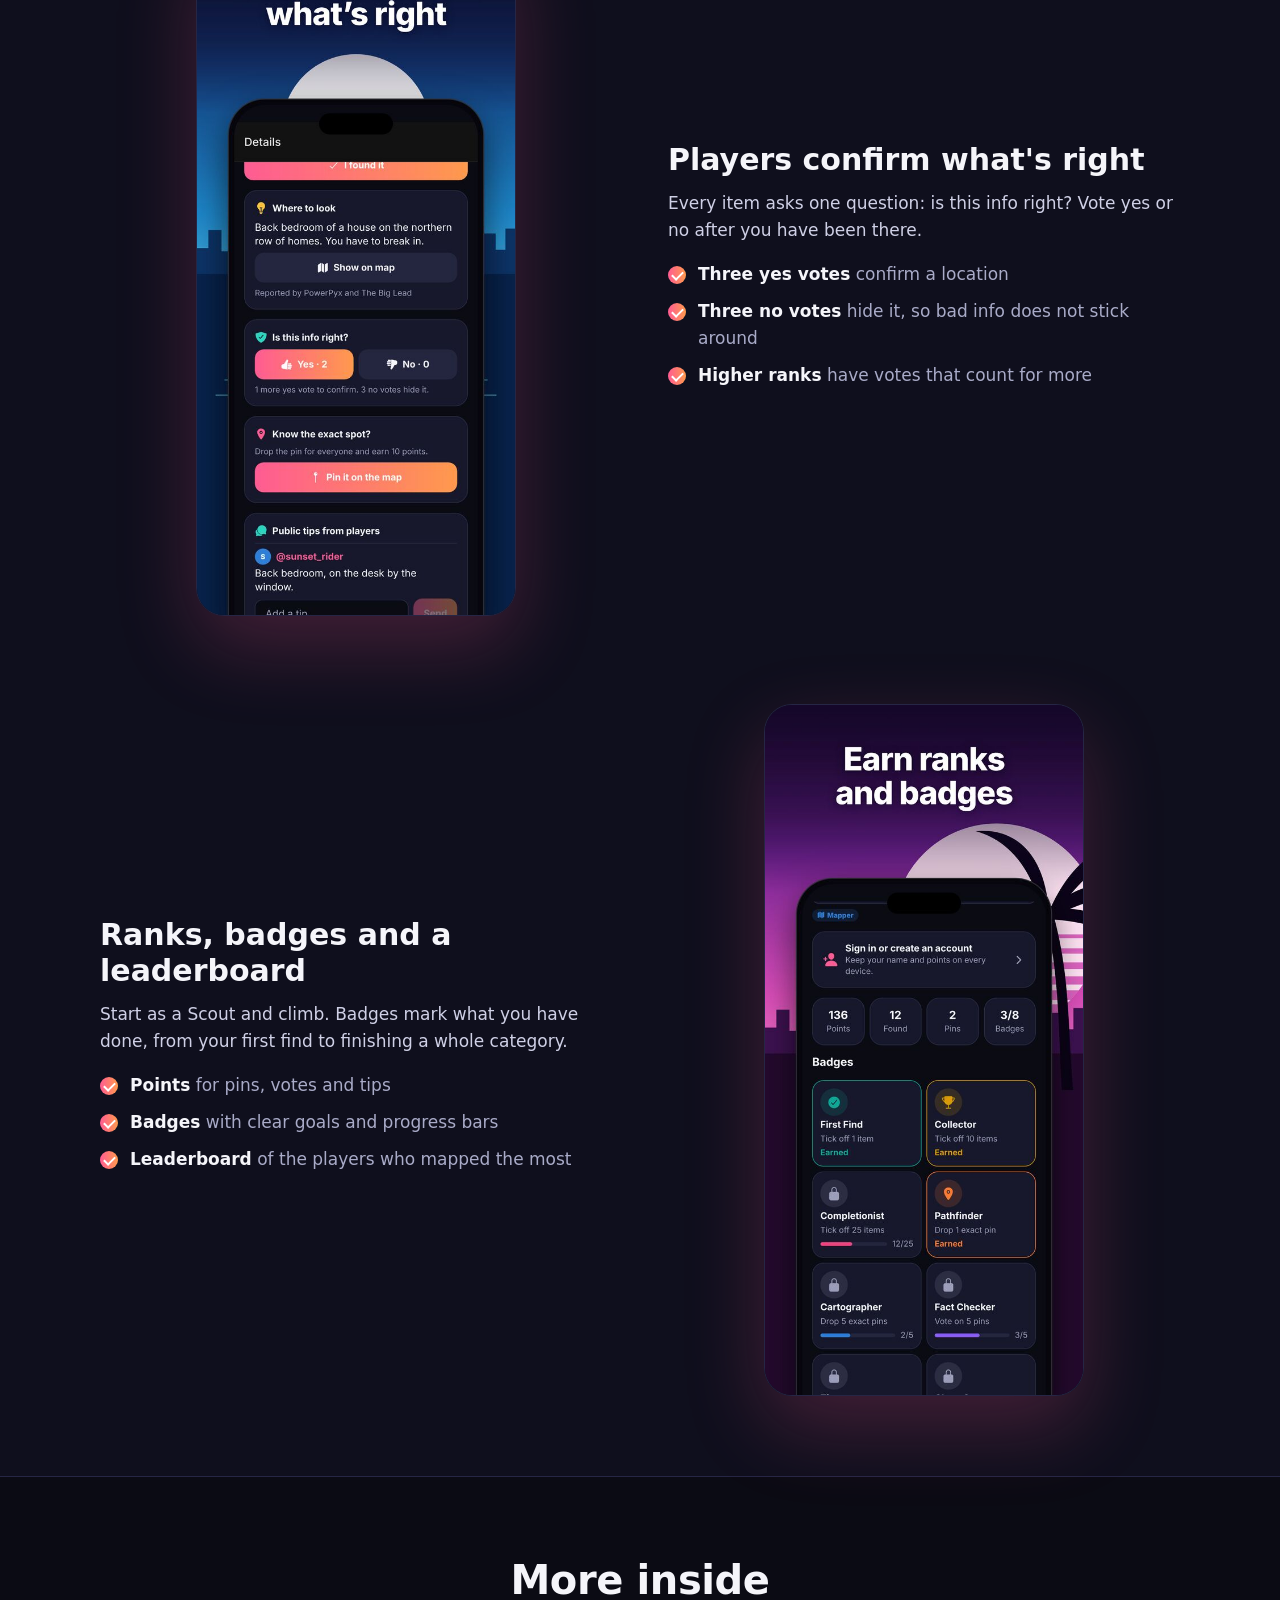
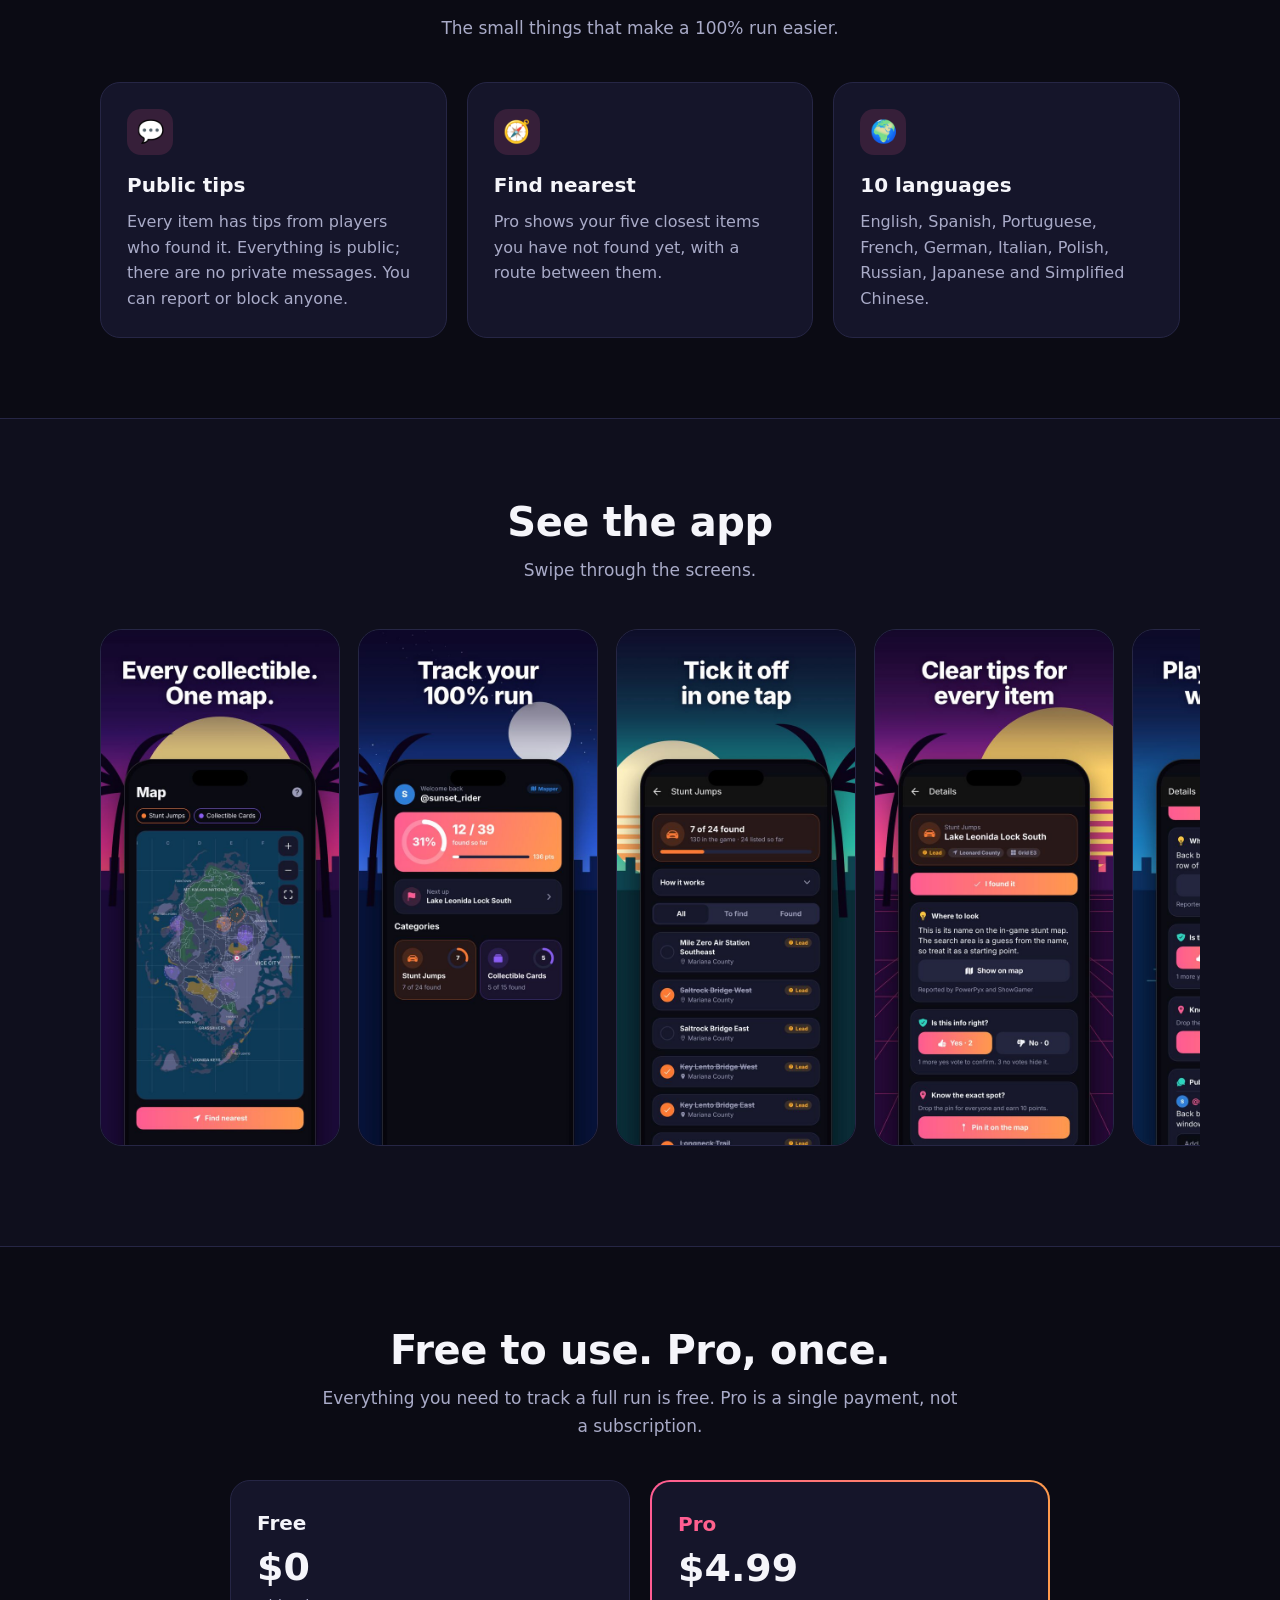
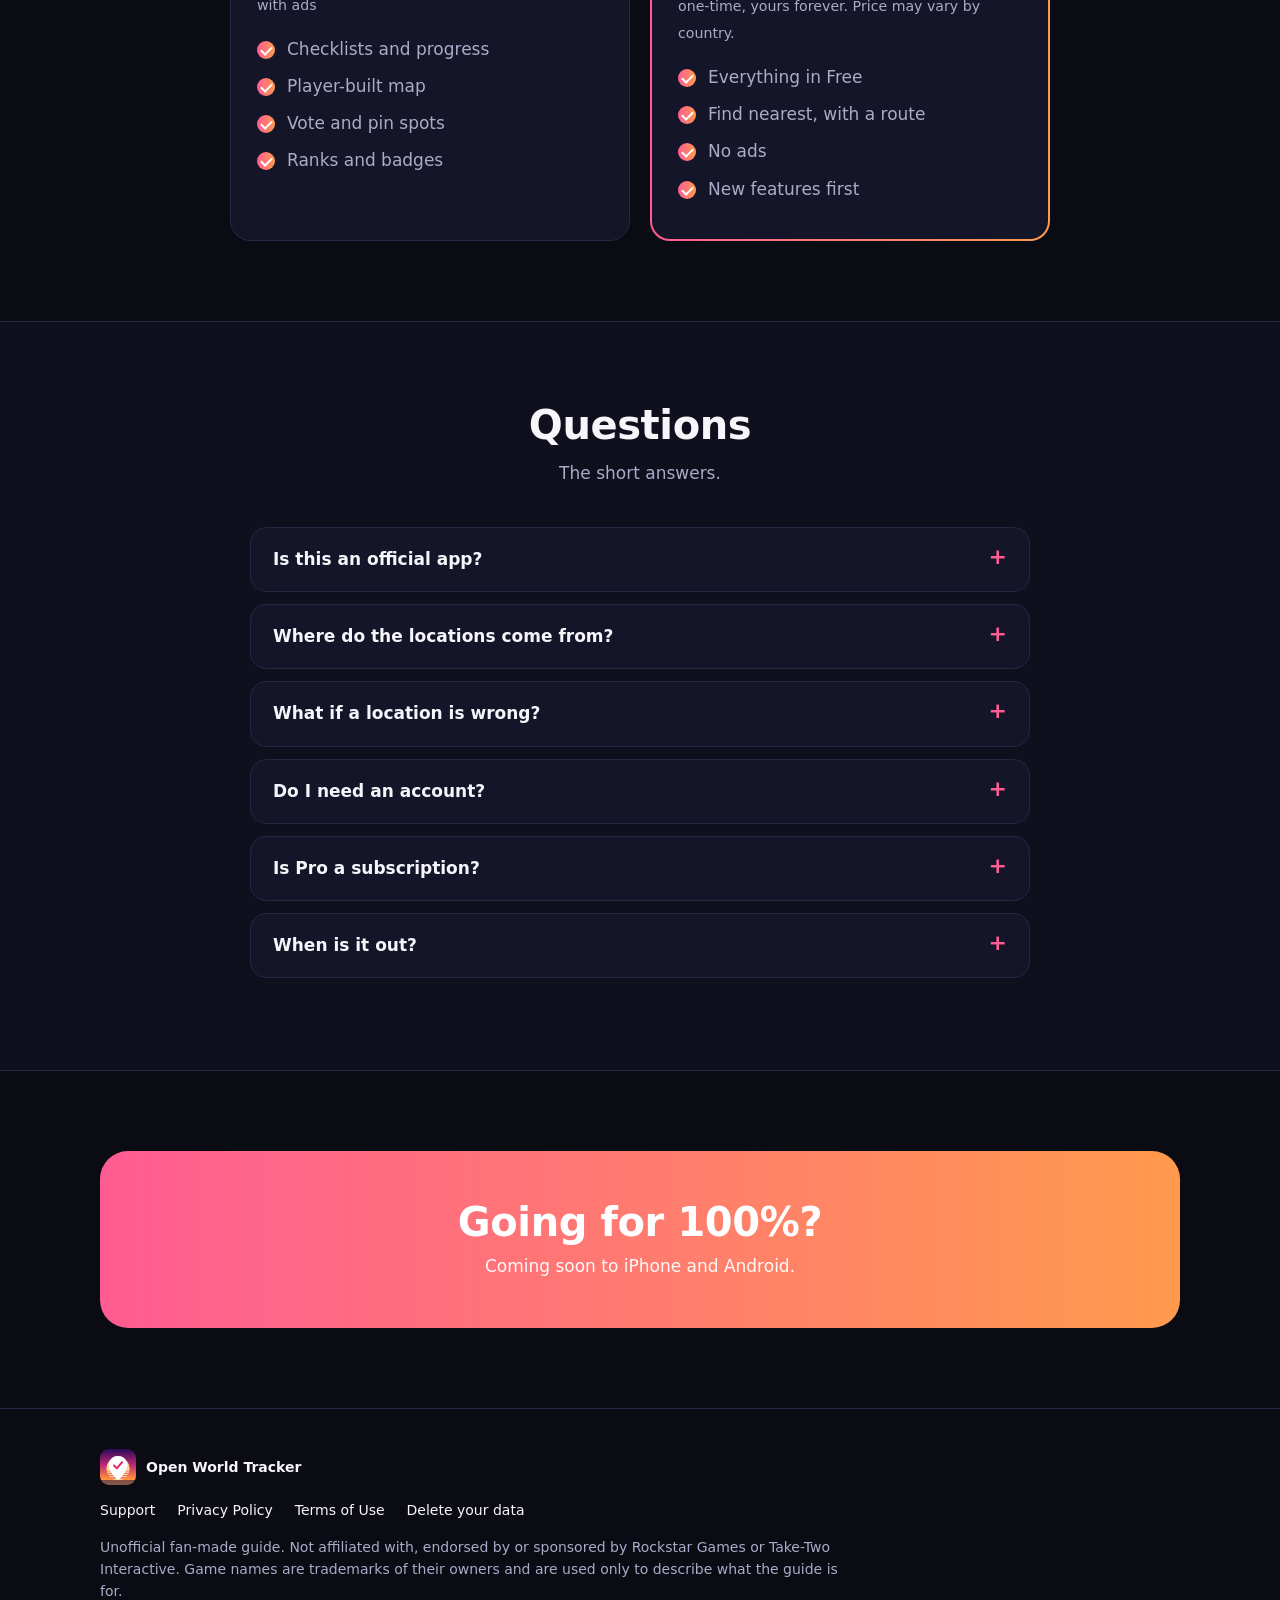
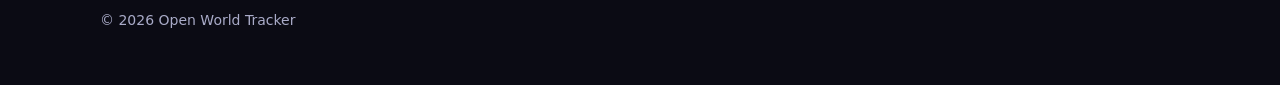
==== commit b0a90783: "Show the Pro price as $4.99 to match the store" ====
--- a/index.html
+++ b/index.html
@@ -132,7 +132,7 @@
 <div class="plans">
 <div class="card plan"><h3>Free</h3><div class="price">$0</div><small>with ads</small>
 <ul class="ticks"><li>Checklists and progress</li><li>Player-built map</li><li>Vote and pin spots</li><li>Ranks and badges</li></ul></div>
-<div class="card plan pro"><h3 class="grad">Pro</h3><div class="price">$3.99</div><small>one-time, yours forever. Price may vary by country.</small>
+<div class="card plan pro"><h3 class="grad">Pro</h3><div class="price">$4.99</div><small>one-time, yours forever. Price may vary by country.</small>
 <ul class="ticks"><li>Everything in Free</li><li>Find nearest, with a route</li><li>No ads</li><li>New features first</li></ul></div>
 </div>
 </div></section>
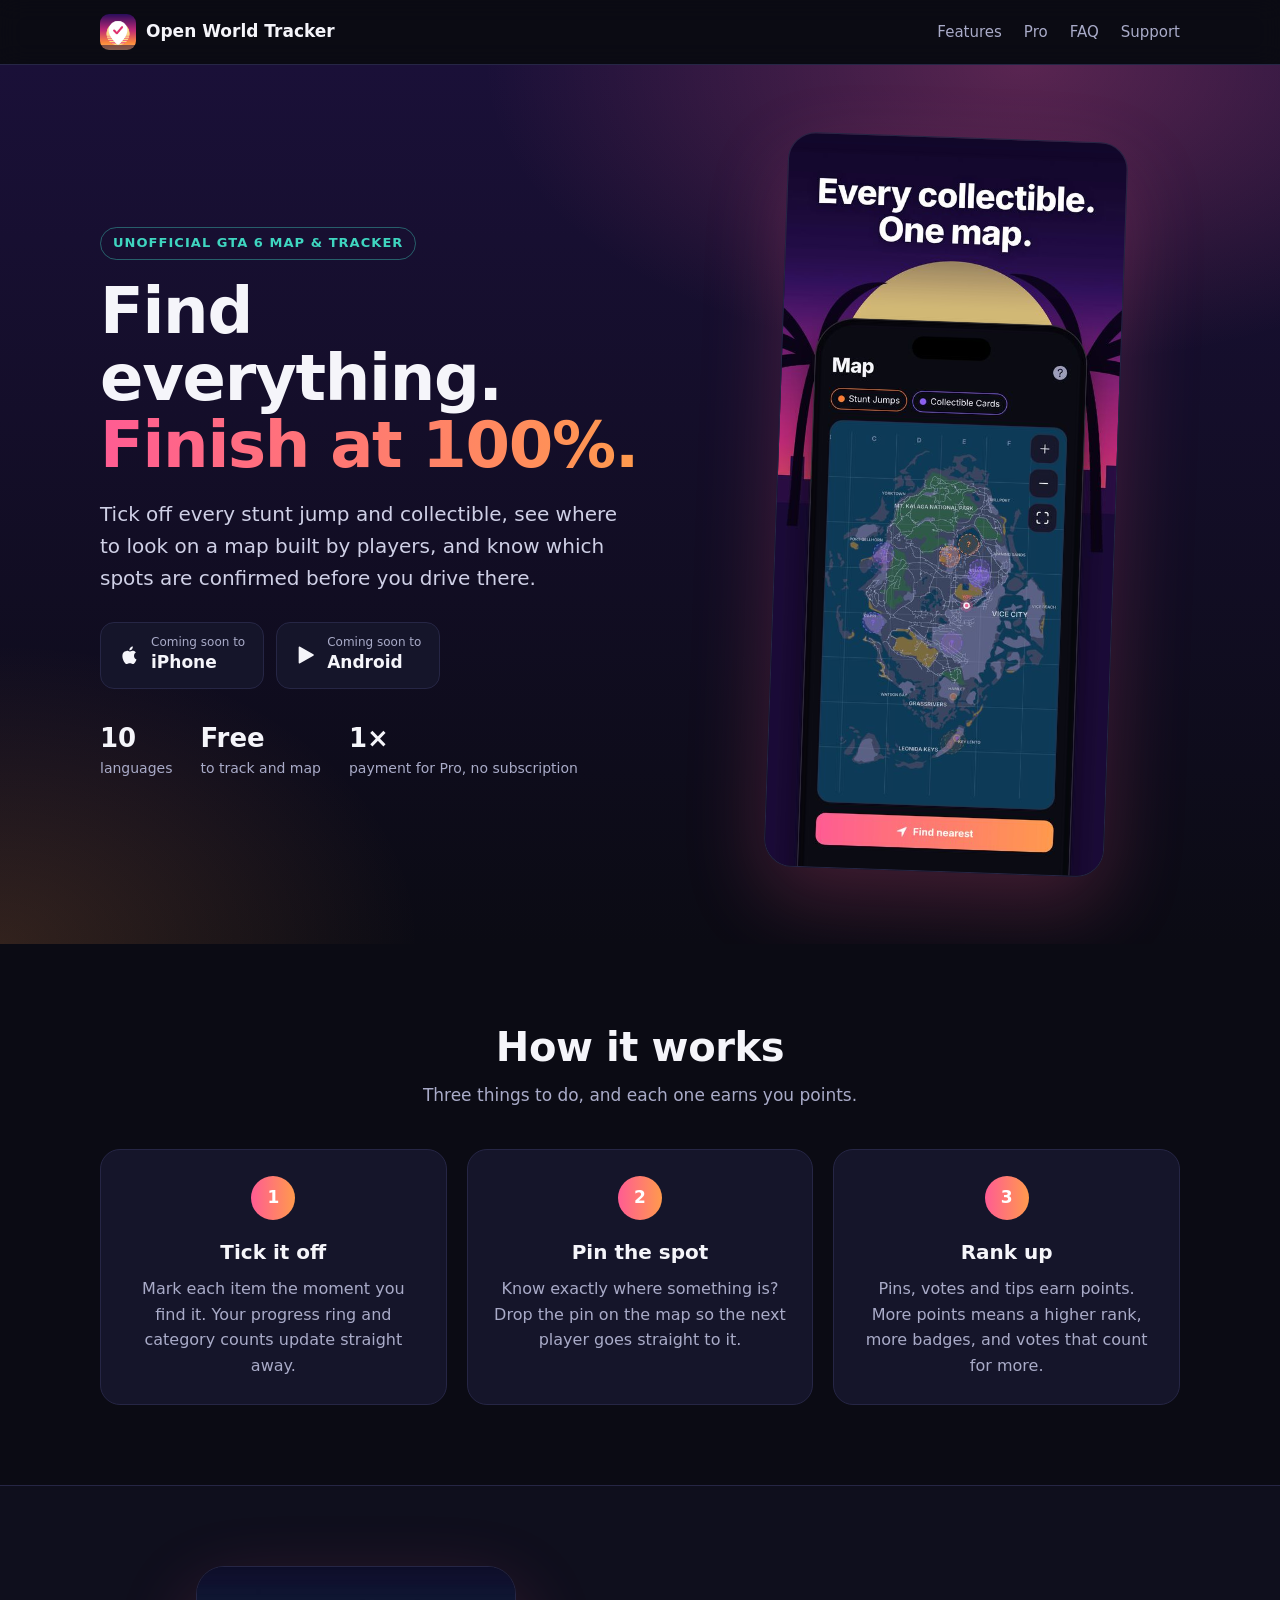
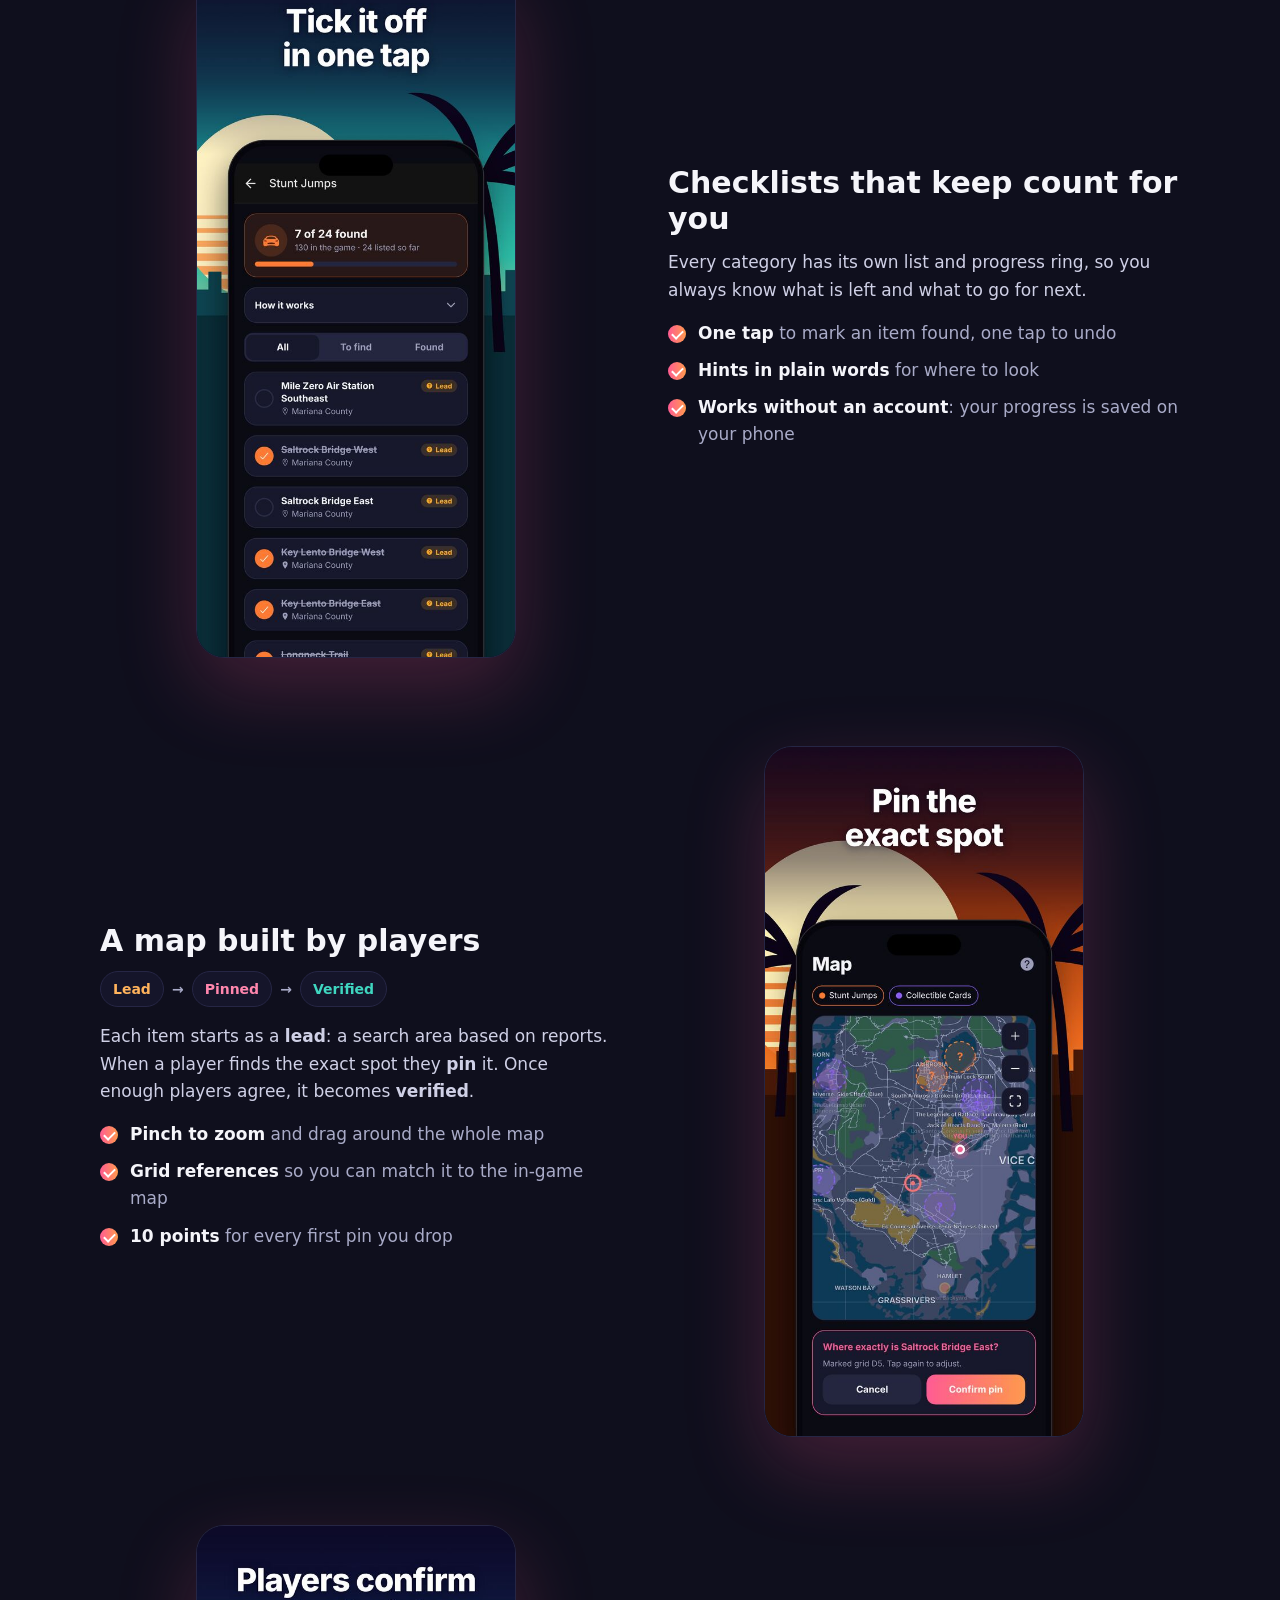
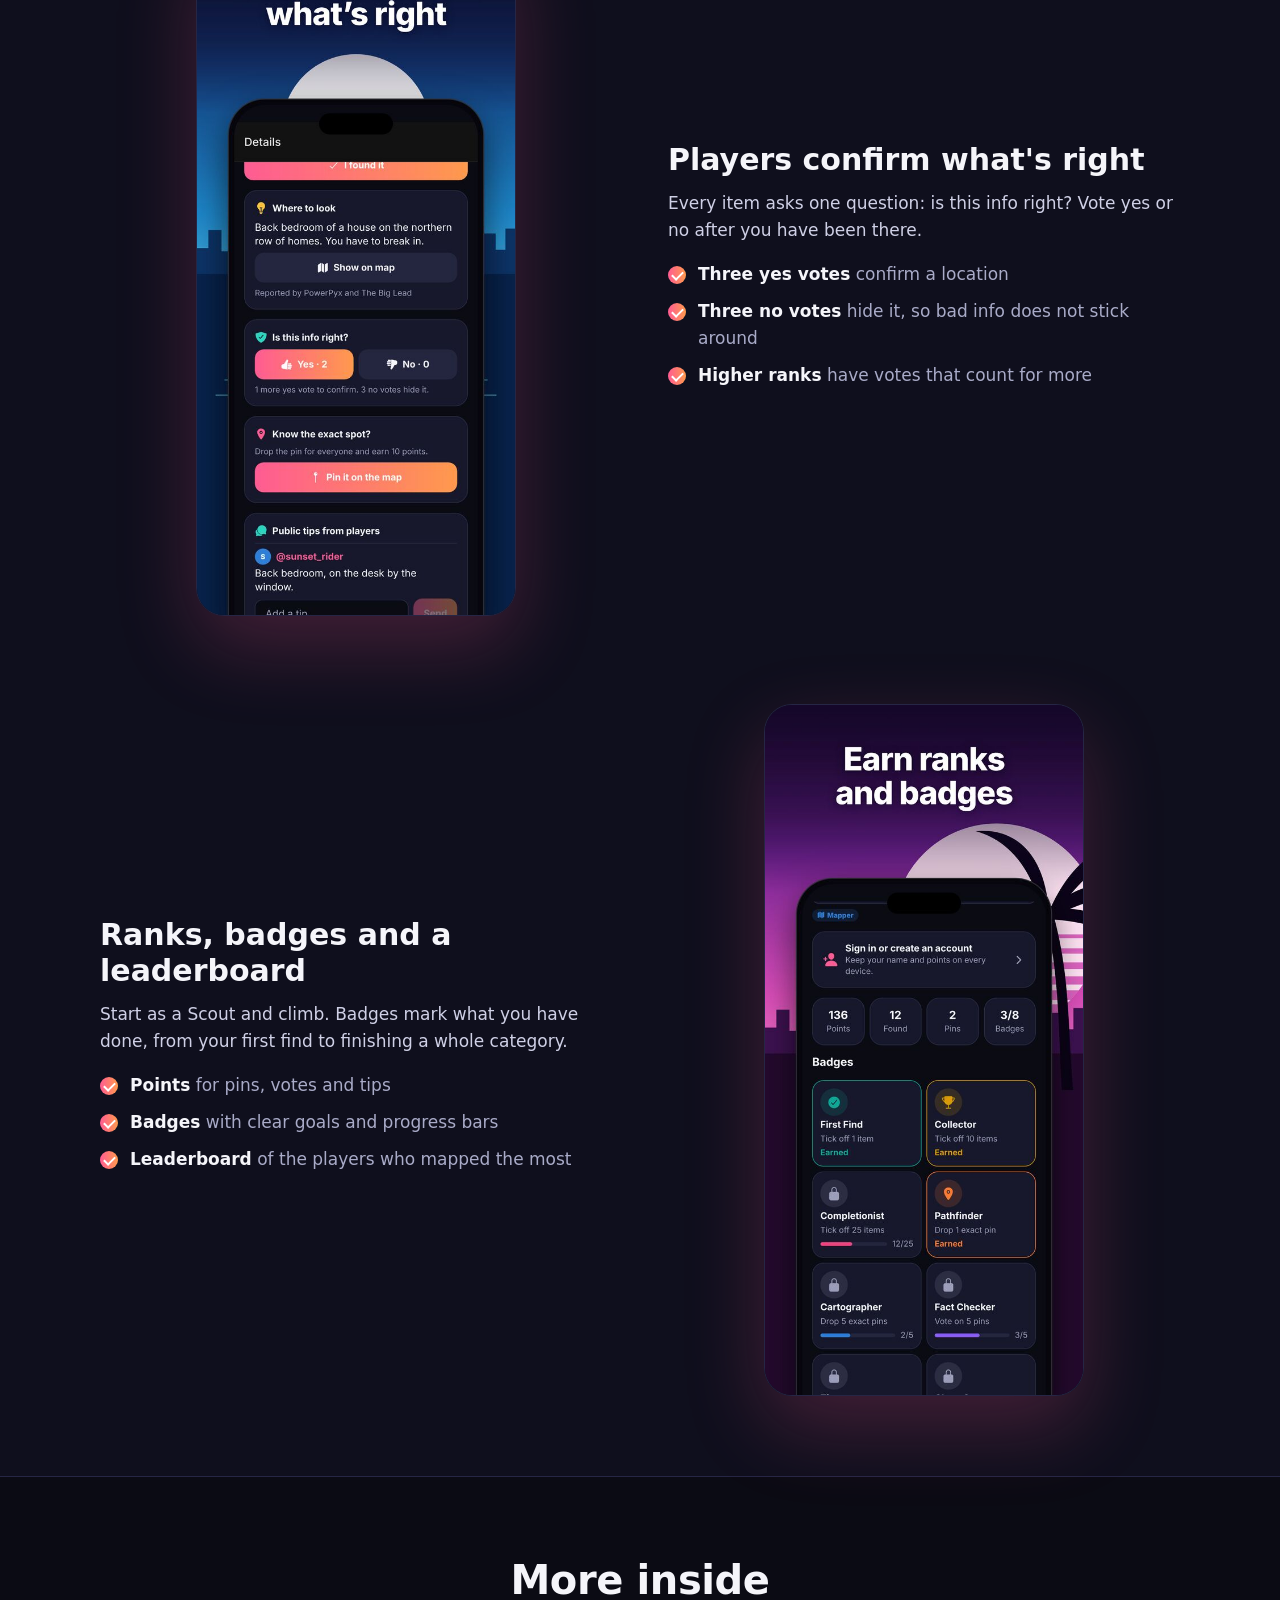
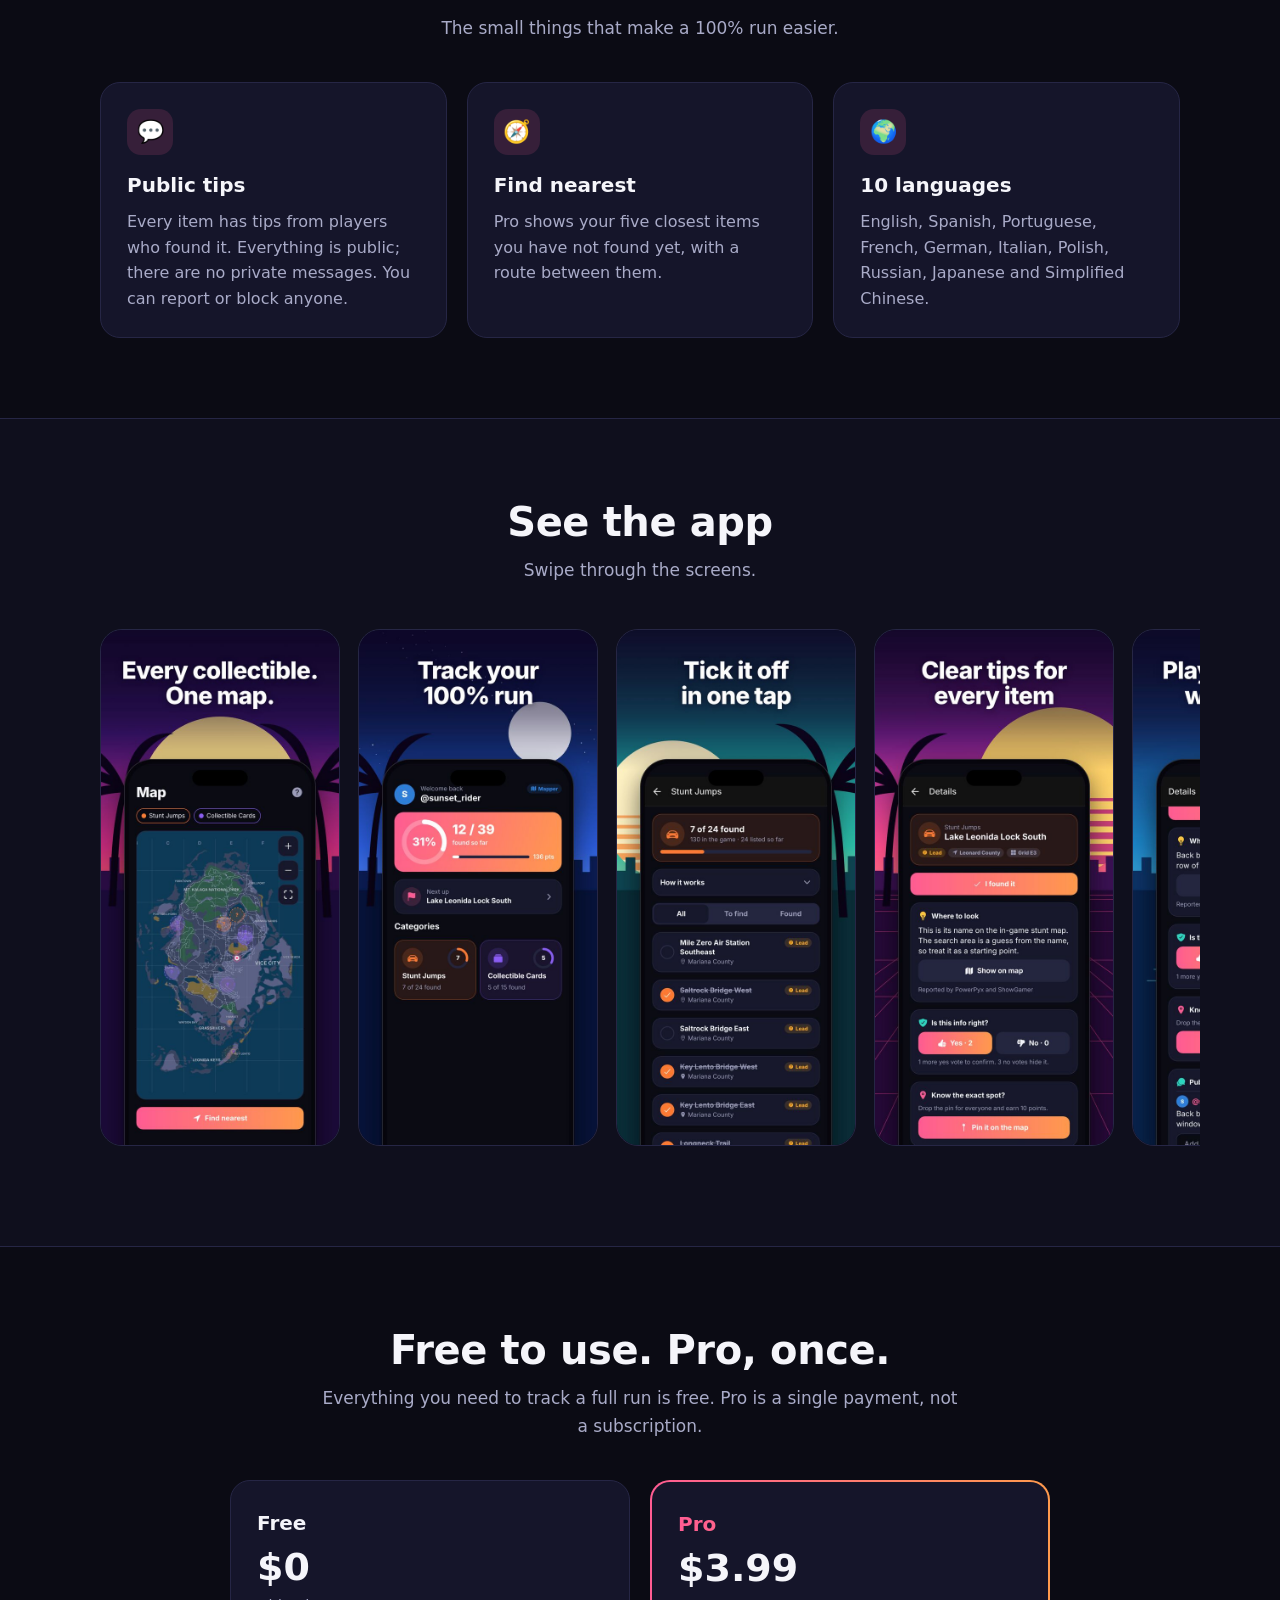
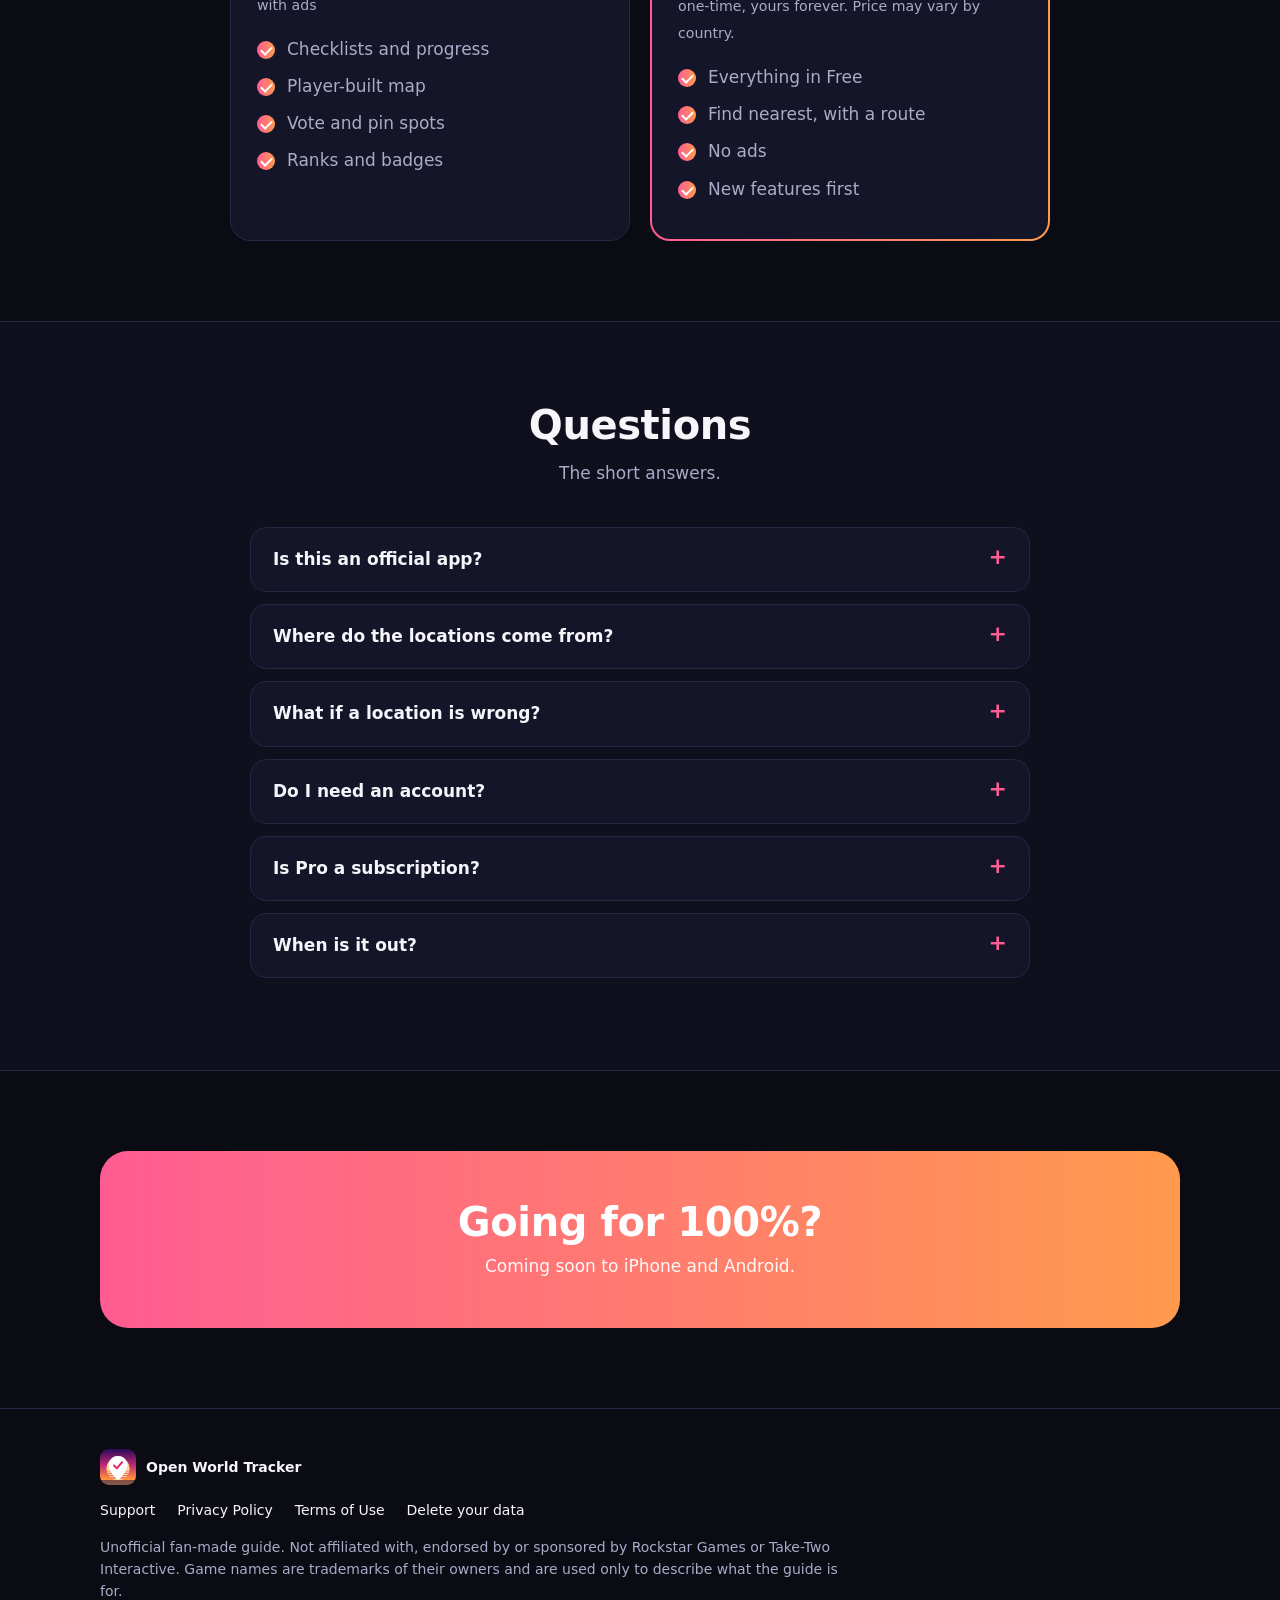
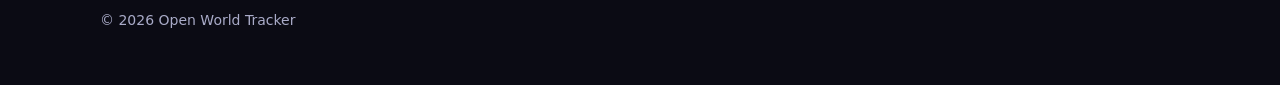
==== commit ab90de92: "Pro price is $3.99, matching the App Store Co-Authored-By: Claude Fable 5.2 <noreply@anthropic.com> " ====
--- a/index.html
+++ b/index.html
@@ -132,7 +132,7 @@
 <div class="plans">
 <div class="card plan"><h3>Free</h3><div class="price">$0</div><small>with ads</small>
 <ul class="ticks"><li>Checklists and progress</li><li>Player-built map</li><li>Vote and pin spots</li><li>Ranks and badges</li></ul></div>
-<div class="card plan pro"><h3 class="grad">Pro</h3><div class="price">$4.99</div><small>one-time, yours forever. Price may vary by country.</small>
+<div class="card plan pro"><h3 class="grad">Pro</h3><div class="price">$3.99</div><small>one-time, yours forever. Price may vary by country.</small>
 <ul class="ticks"><li>Everything in Free</li><li>Find nearest, with a route</li><li>No ads</li><li>New features first</li></ul></div>
 </div>
 </div></section>
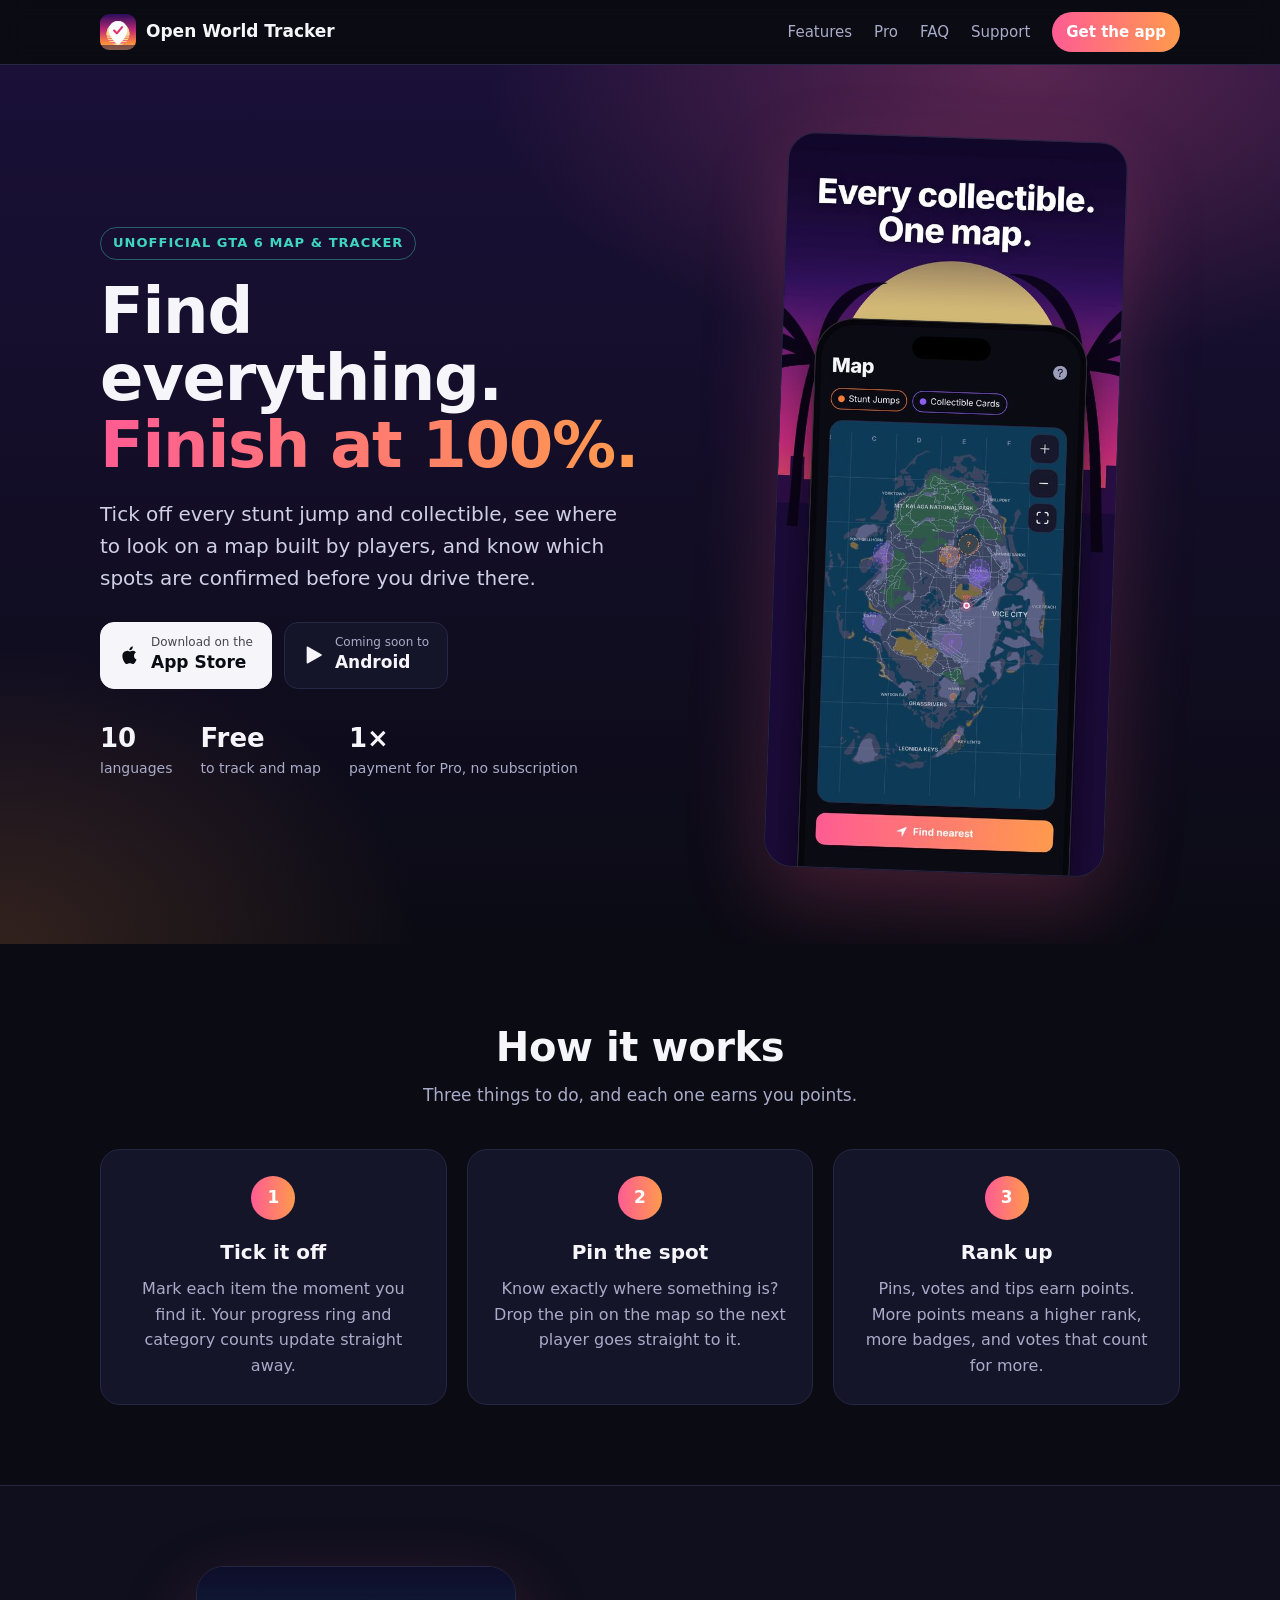
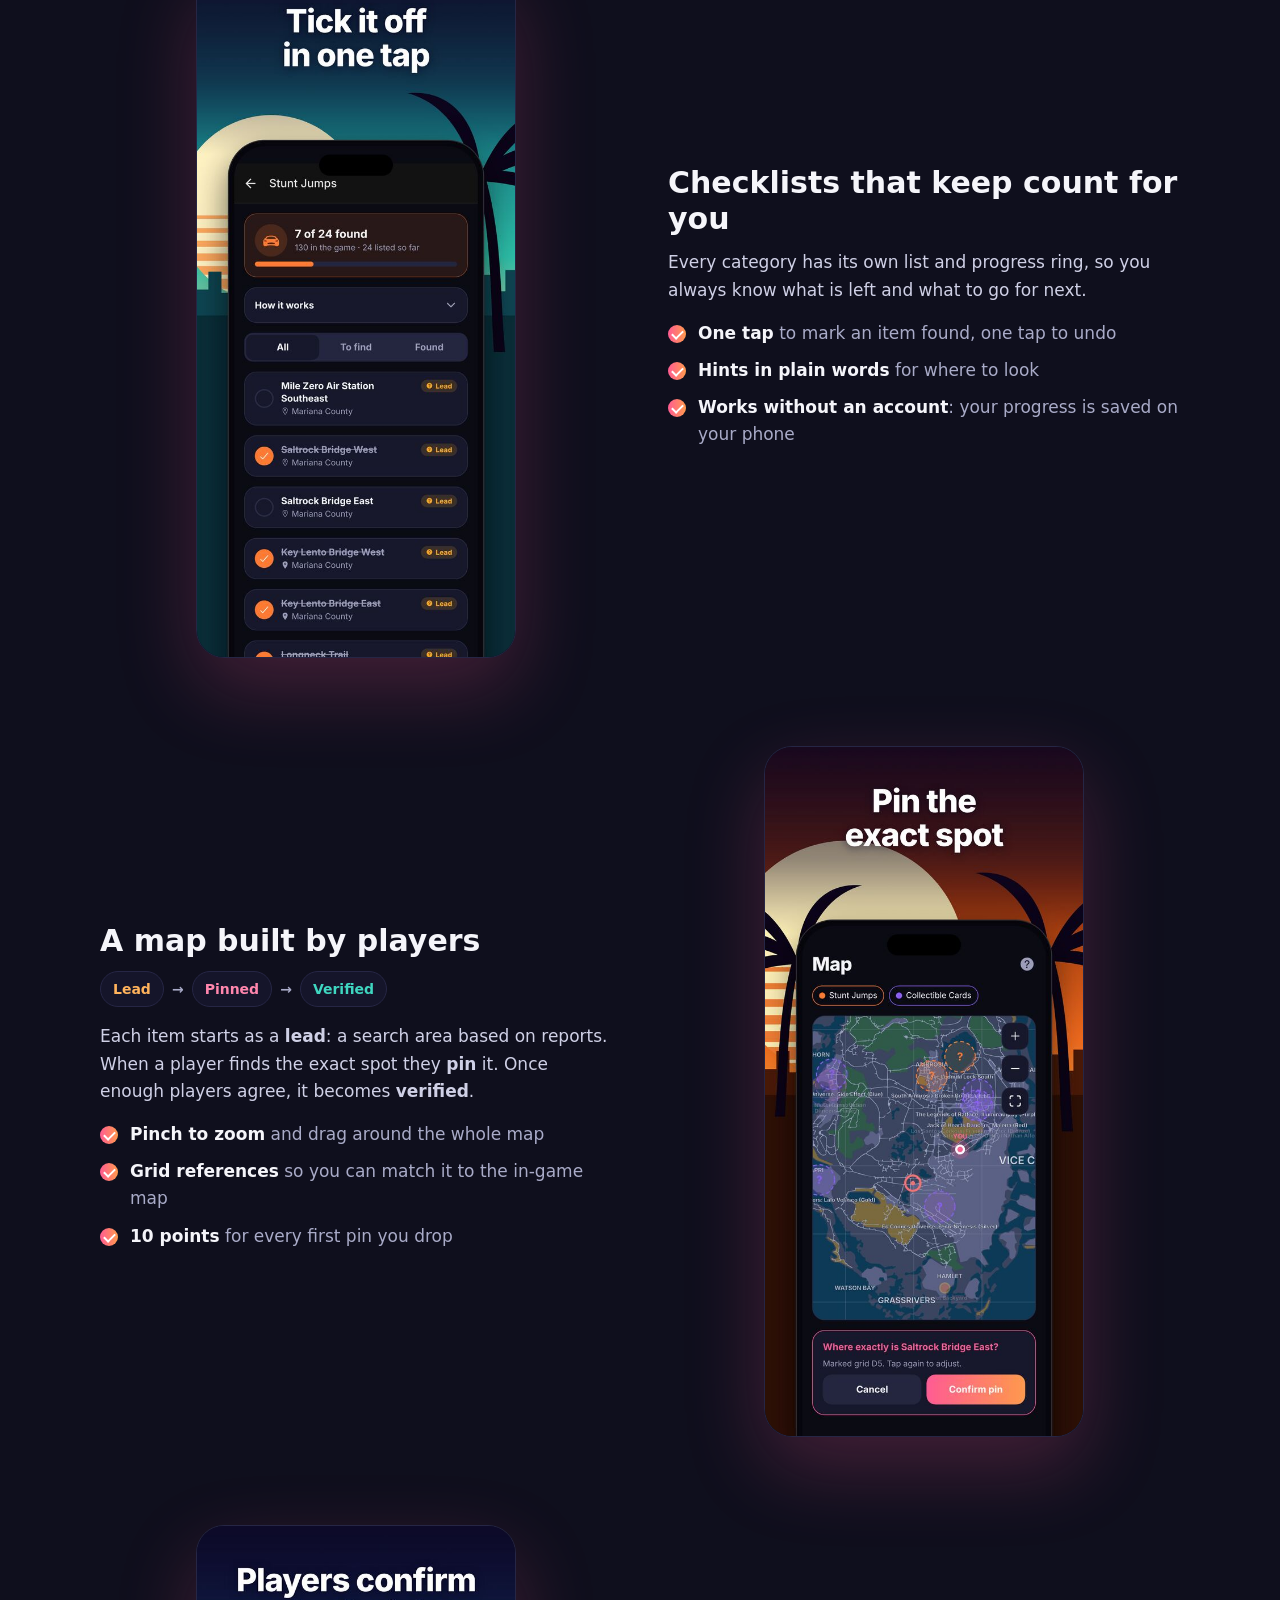
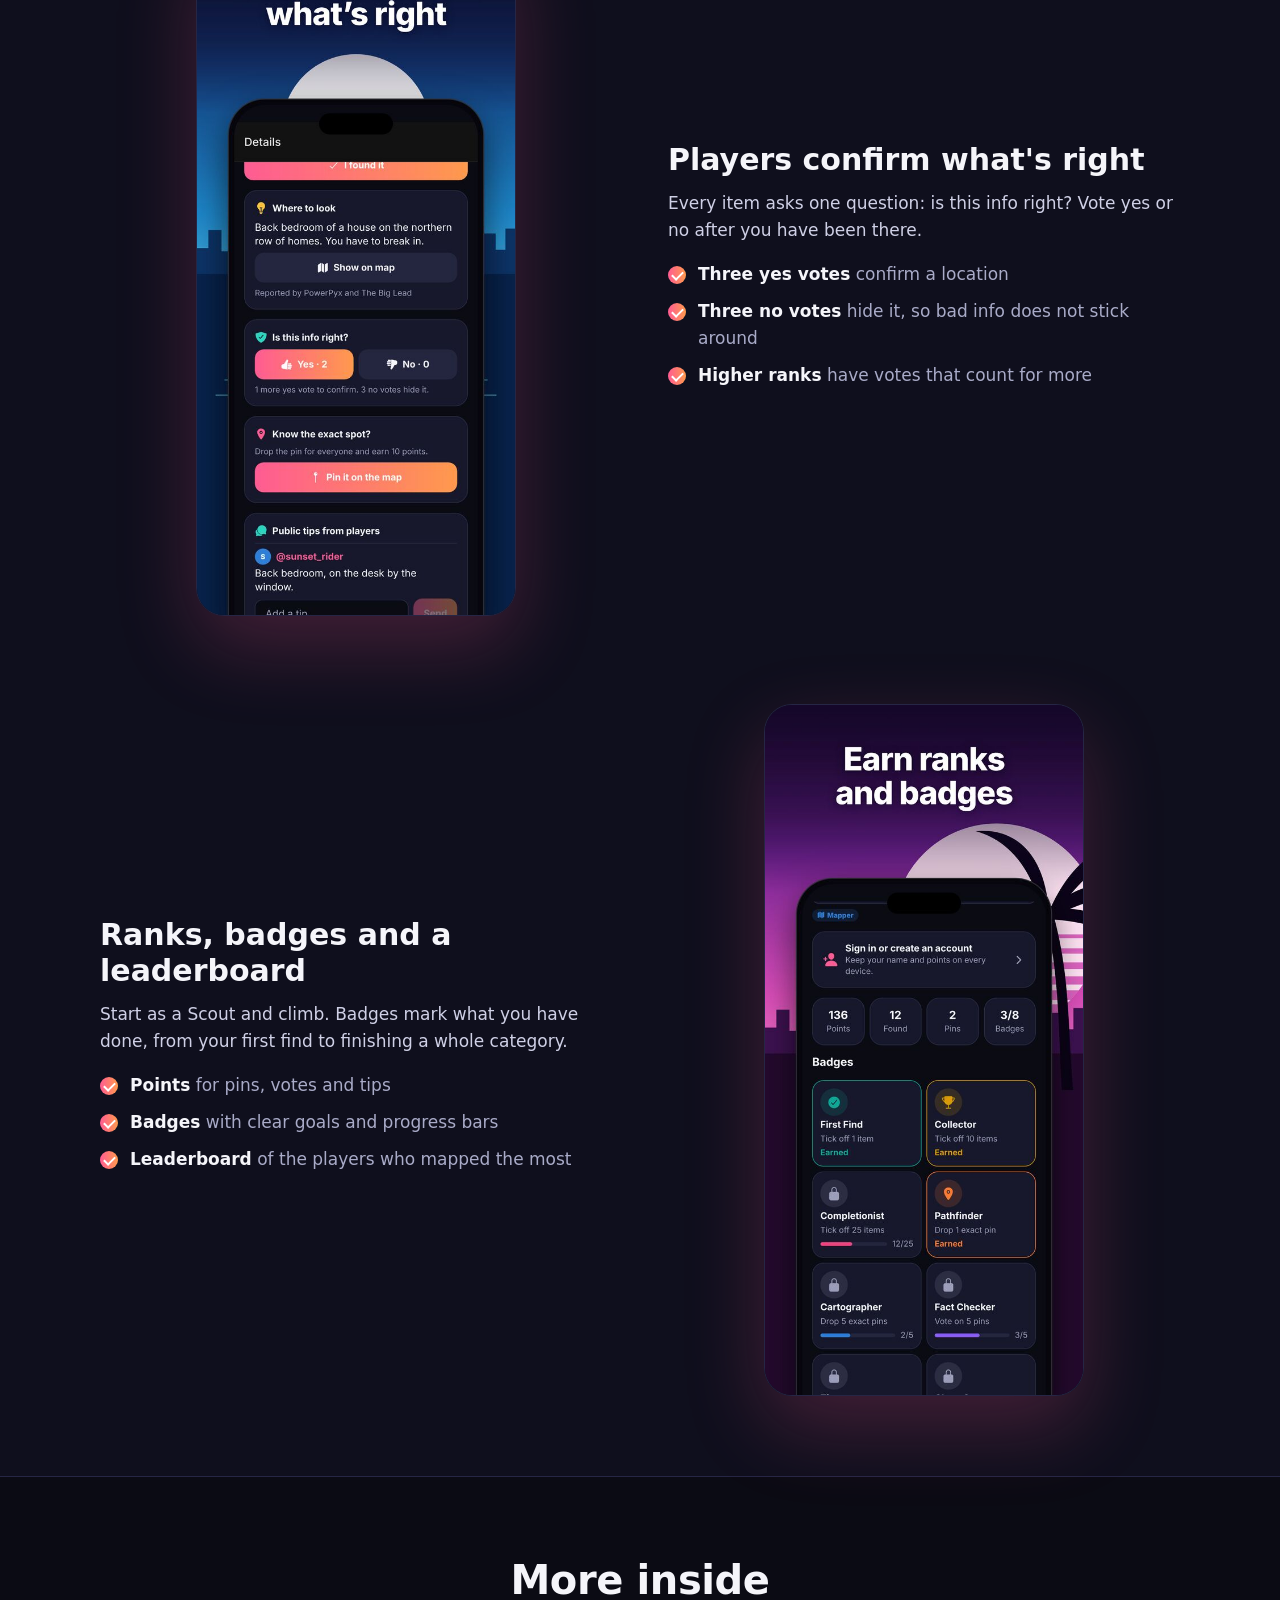
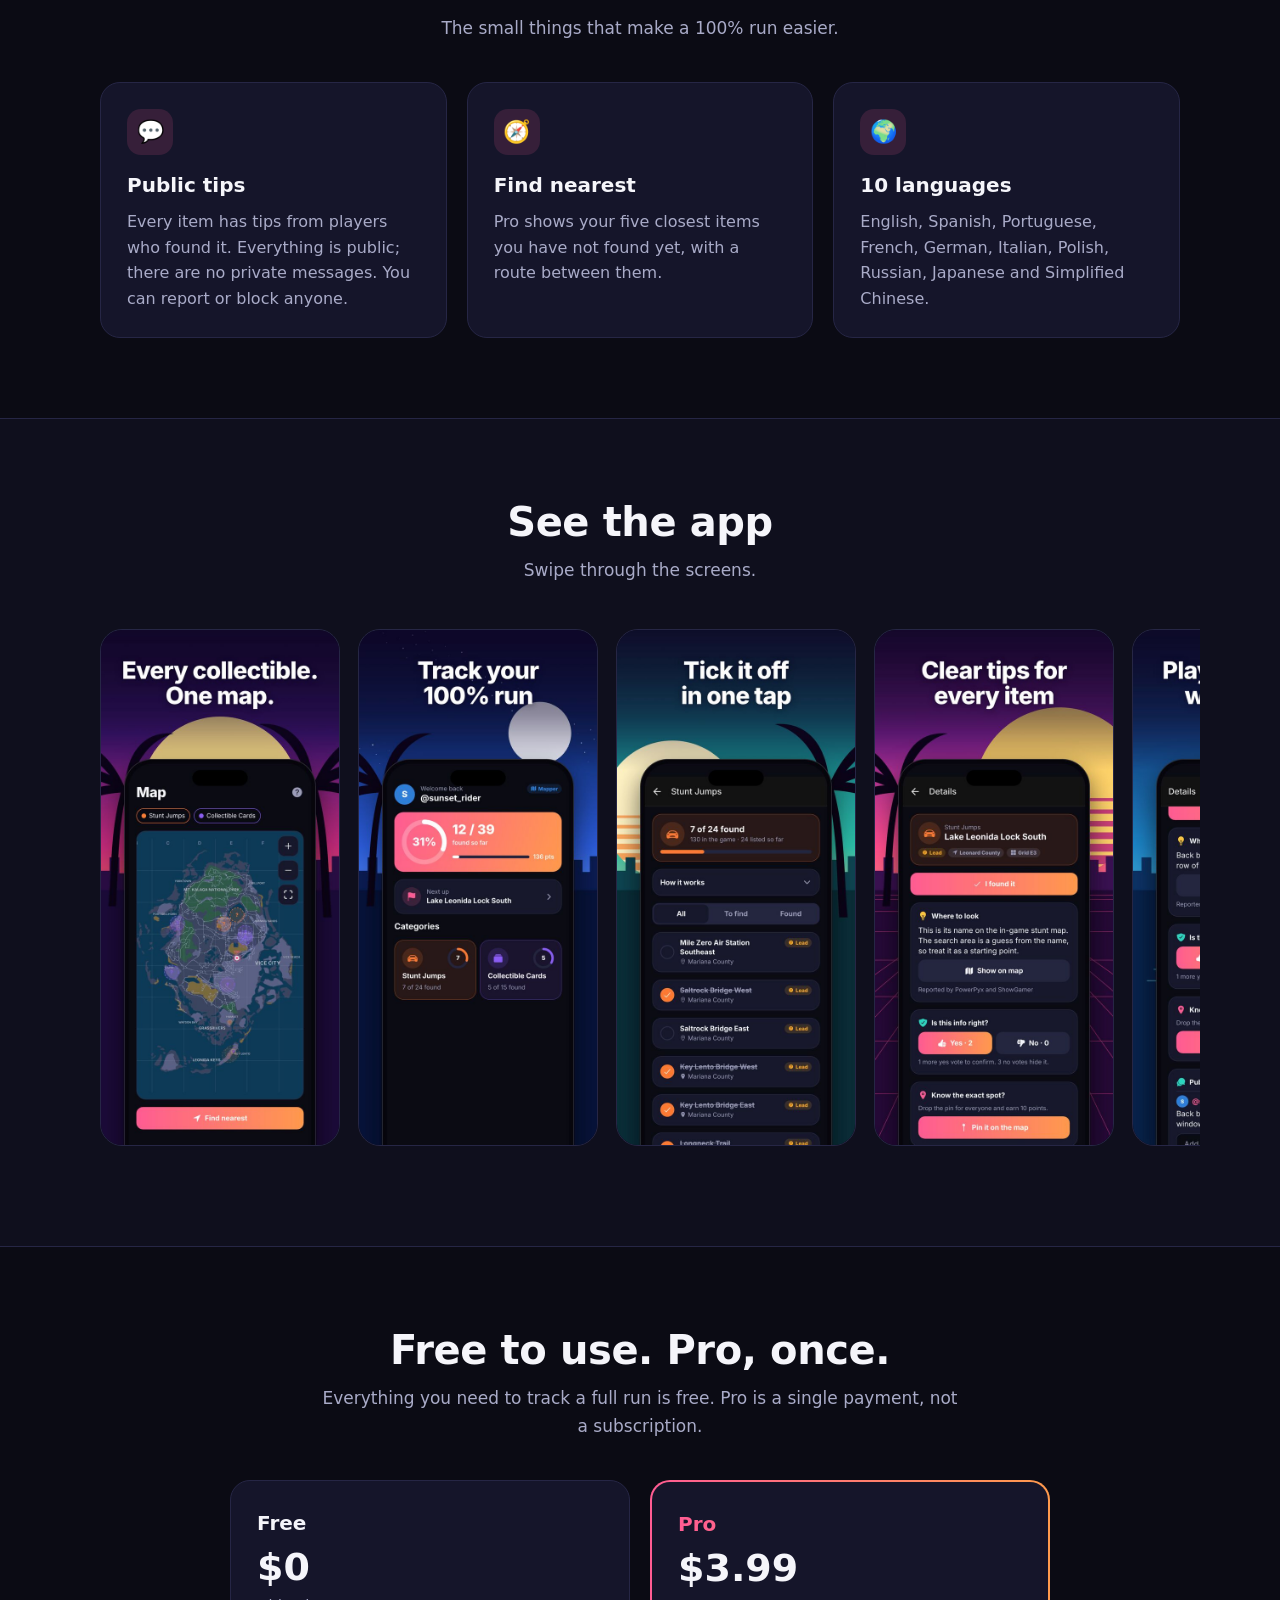
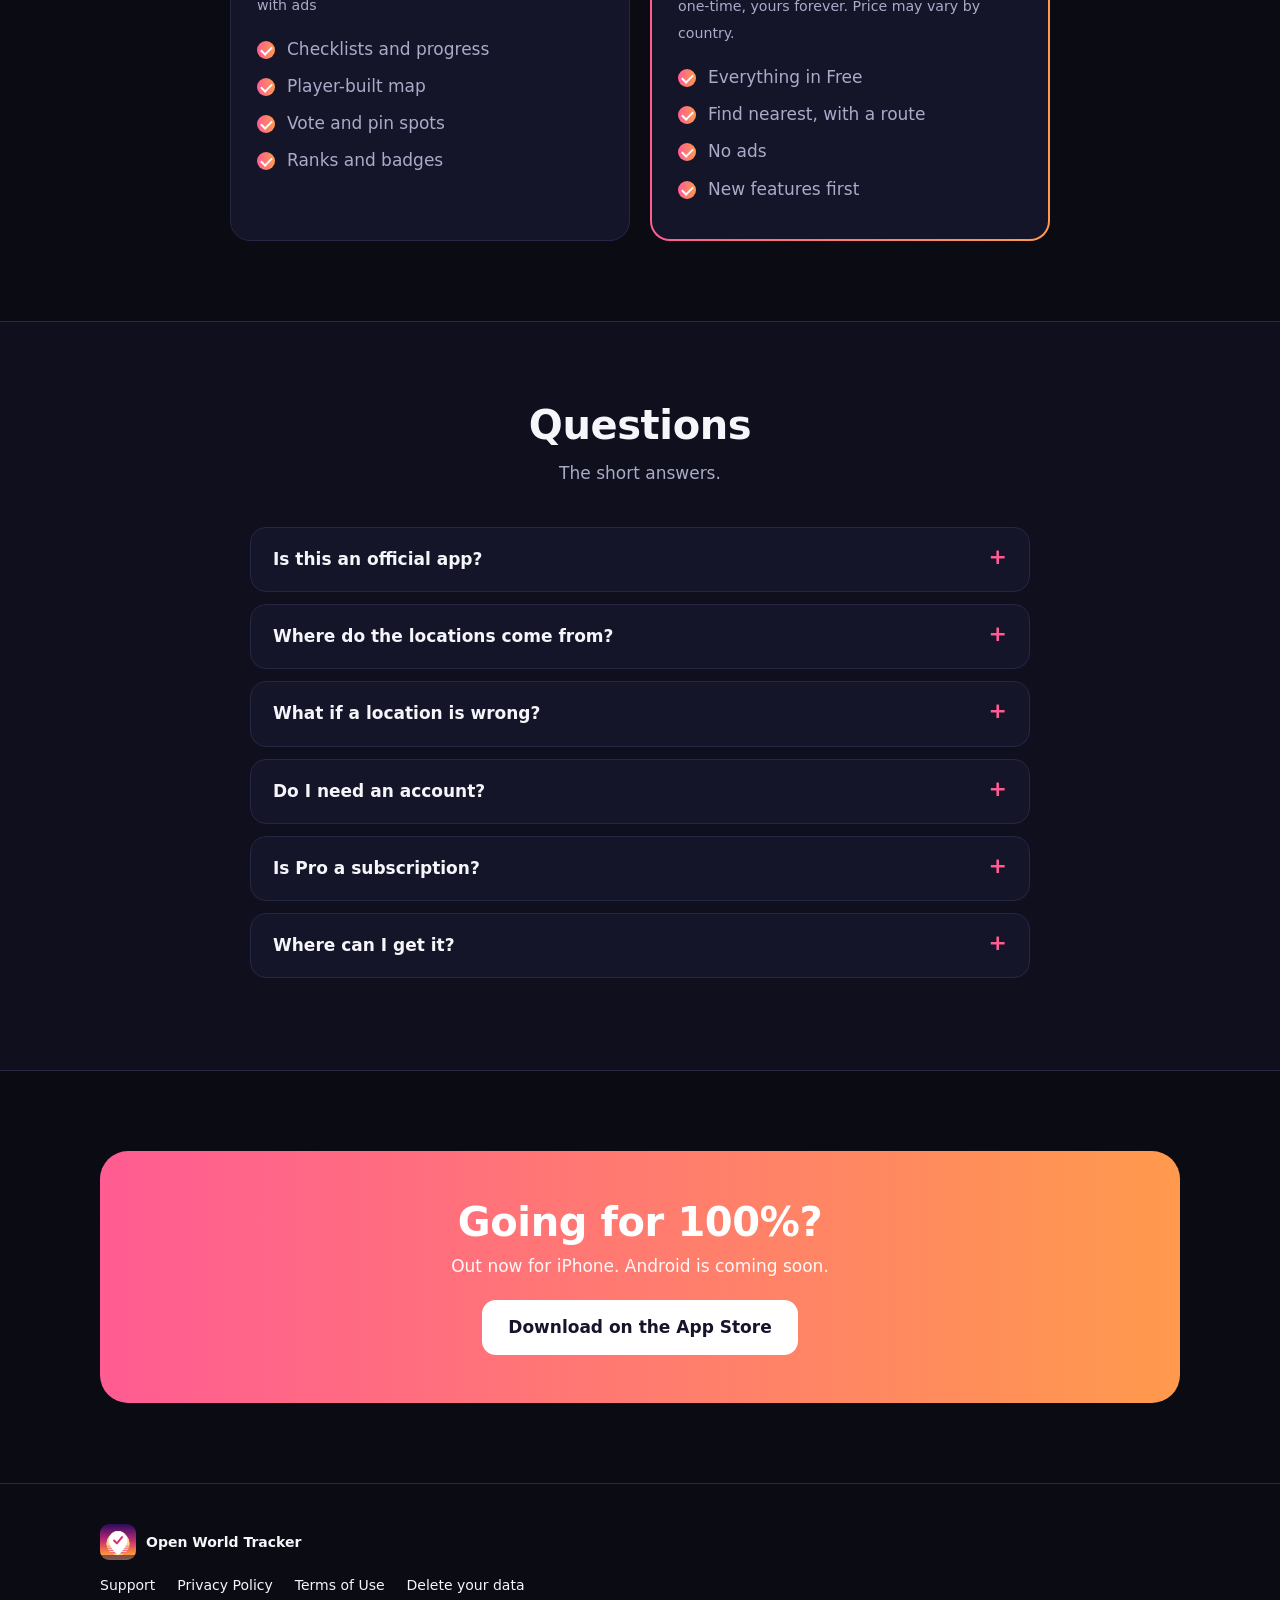
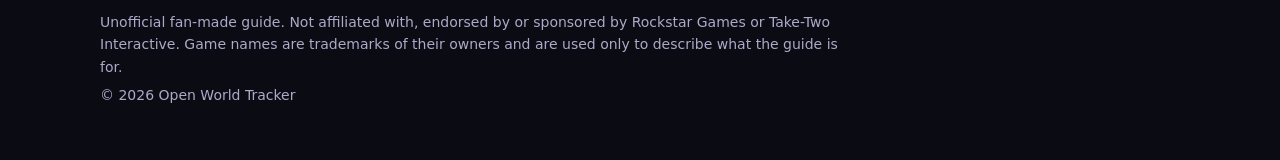
==== commit f37d66b7: "Link to the live App Store listing: hero button, header, FAQ, closing banner, and Safari app banner " ====
--- a/index.html
+++ b/index.html
@@ -8,13 +8,14 @@
 <meta property="og:title" content="Open World Tracker – 100% Guide">
 <meta property="og:description" content="Checklists and a player-built map for players going for 100%.">
 <meta property="og:image" content="https://openworldtracking.com/img/01-map.jpg">
+<meta name="apple-itunes-app" content="app-id=6836948703">
 <link rel="icon" href="favicon.png">
 <link rel="stylesheet" href="style.css">
 </head>
 <body>
 <header class="top"><div class="wrap">
 <a class="brand" href="index.html"><img src="img/icon.png" alt="" width="36" height="36">Open World Tracker</a>
-<nav class="nav"><a class="hide" href="#features">Features</a><a class="hide" href="#pro">Pro</a><a class="hide" href="#faq">FAQ</a><a href="support.html">Support</a></nav>
+<nav class="nav"><a class="hide" href="#features">Features</a><a class="hide" href="#pro">Pro</a><a class="hide" href="#faq">FAQ</a><a class="hide" href="support.html">Support</a><a class="get" href="https://apps.apple.com/us/app/open-world-tracker-100-guide/id6836948703">Get the app</a></nav>
 </div></header>
 
 <div class="hero"><div class="wrap">
@@ -23,7 +24,7 @@
 <h1>Find everything.<br><span class="grad">Finish at 100%.</span></h1>
 <p class="lead">Tick off every stunt jump and collectible, see where to look on a map built by players, and know which spots are confirmed before you drive there.</p>
 <div class="badges">
-<div class="soon"><svg viewBox="0 0 24 24" aria-hidden="true"><path d="M16.4 12.7c0-2.3 1.9-3.4 2-3.5-1.1-1.6-2.8-1.8-3.4-1.8-1.4-.1-2.8.9-3.5.9s-1.900-.900-3.100-.800c-1.600 0-3.100.900-3.900 2.400-1.700 2.900-.4 7.200 1.200 9.600.8 1.200 1.700 2.500 3 2.400 1.200 0 1.700-.8 3.100-.8s1.900.8 3.100.8c1.300 0 2.100-1.200 2.900-2.400.9-1.300 1.300-2.700 1.300-2.700s-2.700-1-2.700-4.100zM14.100 5.600c.600-.800 1.100-1.900 1-3-1 0-2.100.600-2.800 1.400-.600.700-1.200 1.800-1 2.900 1.100.100 2.200-.500 2.800-1.300z"/></svg><div><small>Coming soon to</small>iPhone</div></div>
+<a class="soon store" href="https://apps.apple.com/us/app/open-world-tracker-100-guide/id6836948703"><svg viewBox="0 0 24 24" aria-hidden="true"><path d="M16.4 12.7c0-2.3 1.9-3.4 2-3.5-1.1-1.6-2.8-1.8-3.4-1.8-1.4-.1-2.8.9-3.5.9s-1.900-.900-3.100-.800c-1.600 0-3.100.900-3.900 2.400-1.700 2.900-.4 7.200 1.200 9.600.8 1.200 1.700 2.500 3 2.400 1.200 0 1.700-.8 3.100-.8s1.900.8 3.100.8c1.300 0 2.100-1.200 2.900-2.400.9-1.300 1.300-2.700 1.300-2.700s-2.700-1-2.700-4.100zM14.100 5.600c.600-.800 1.100-1.900 1-3-1 0-2.100.600-2.800 1.400-.600.700-1.200 1.800-1 2.900 1.100.100 2.200-.500 2.800-1.300z"/></svg><div><small>Download on the</small>App Store</div></a>
 <div class="soon"><svg viewBox="0 0 24 24" aria-hidden="true"><path d="M4 3.500v17c0 .600.600 1 1.100.700L20 12.900c.700-.400.700-1.400 0-1.800L5.100 2.800C4.600 2.500 4 2.900 4 3.500z"/></svg><div><small>Coming soon to</small>Android</div></div>
 </div>
 <div class="stats">
@@ -145,13 +146,14 @@
 <details><summary>What if a location is wrong?</summary><p>Open the item and vote "No" under "Is this info right?". Three "No" votes hide it.</p></details>
 <details><summary>Do I need an account?</summary><p>Not to track your progress. You need an account to vote, drop pins and post, because those are shared with other players.</p></details>
 <details><summary>Is Pro a subscription?</summary><p>No. It is one payment. If you change phones, use "Restore purchase" on the Pro screen.</p></details>
-<details><summary>When is it out?</summary><p>It is coming soon to iPhone, with Android to follow.</p></details>
+<details><summary>Where can I get it?</summary><p>It is out now for iPhone: <a href="https://apps.apple.com/us/app/open-world-tracker-100-guide/id6836948703">download it on the App Store</a>. Android will follow.</p></details>
 </div>
 </div></section>
 
 <section><div class="wrap"><div class="cta">
 <h2>Going for 100%?</h2>
-<p>Coming soon to iPhone and Android.</p>
+<p>Out now for iPhone. Android is coming soon.</p>
+<a class="cta-btn" href="https://apps.apple.com/us/app/open-world-tracker-100-guide/id6836948703">Download on the App Store</a>
 </div></div></section>
 
 <footer><div class="wrap">
--- a/style.css
+++ b/style.css
@@ -26,6 +26,13 @@
 .soon{display:flex;align-items:center;gap:10px;padding:12px 18px;border-radius:14px;background:var(--card);border:1px solid var(--line);font-weight:700}
 .soon small{display:block;font-size:12px;font-weight:500;color:var(--muted);line-height:1.2}
 .soon svg{width:22px;height:22px;fill:var(--text)}
+a.soon{text-decoration:none;color:var(--text)}
+a.soon.store{background:var(--text);color:var(--bg,#0b0b14);border-color:var(--text)}
+a.soon.store small{color:inherit;opacity:.75}
+a.soon.store svg{fill:currentColor}
+.nav{align-items:center}
+.nav a.get{white-space:nowrap;color:#fff;background:var(--grad);padding:8px 14px;border-radius:999px;font-weight:700;margin:-8px 0}
+.nav a.get:hover{color:#fff;opacity:.92}
 .stats{display:flex;gap:28px;margin-top:34px;flex-wrap:wrap}
 .stats b{display:block;font-size:26px;line-height:1.2}
 .stats span{font-size:14px;color:var(--muted)}
@@ -84,6 +91,8 @@
 
 .cta{background:var(--grad);border-radius:28px;padding:48px 28px;text-align:center;color:#fff}
 .cta h2{margin-bottom:8px}.cta p{margin:0;opacity:.95}
+.cta-btn{display:inline-block;margin-top:20px;padding:14px 26px;border-radius:14px;background:#fff;color:#15142b;font-weight:800;text-decoration:none}
+.cta-btn:hover{opacity:.92}
 
 /* footer */
 footer{border-top:1px solid var(--line);padding:40px 0 48px;color:var(--muted);font-size:14px}
